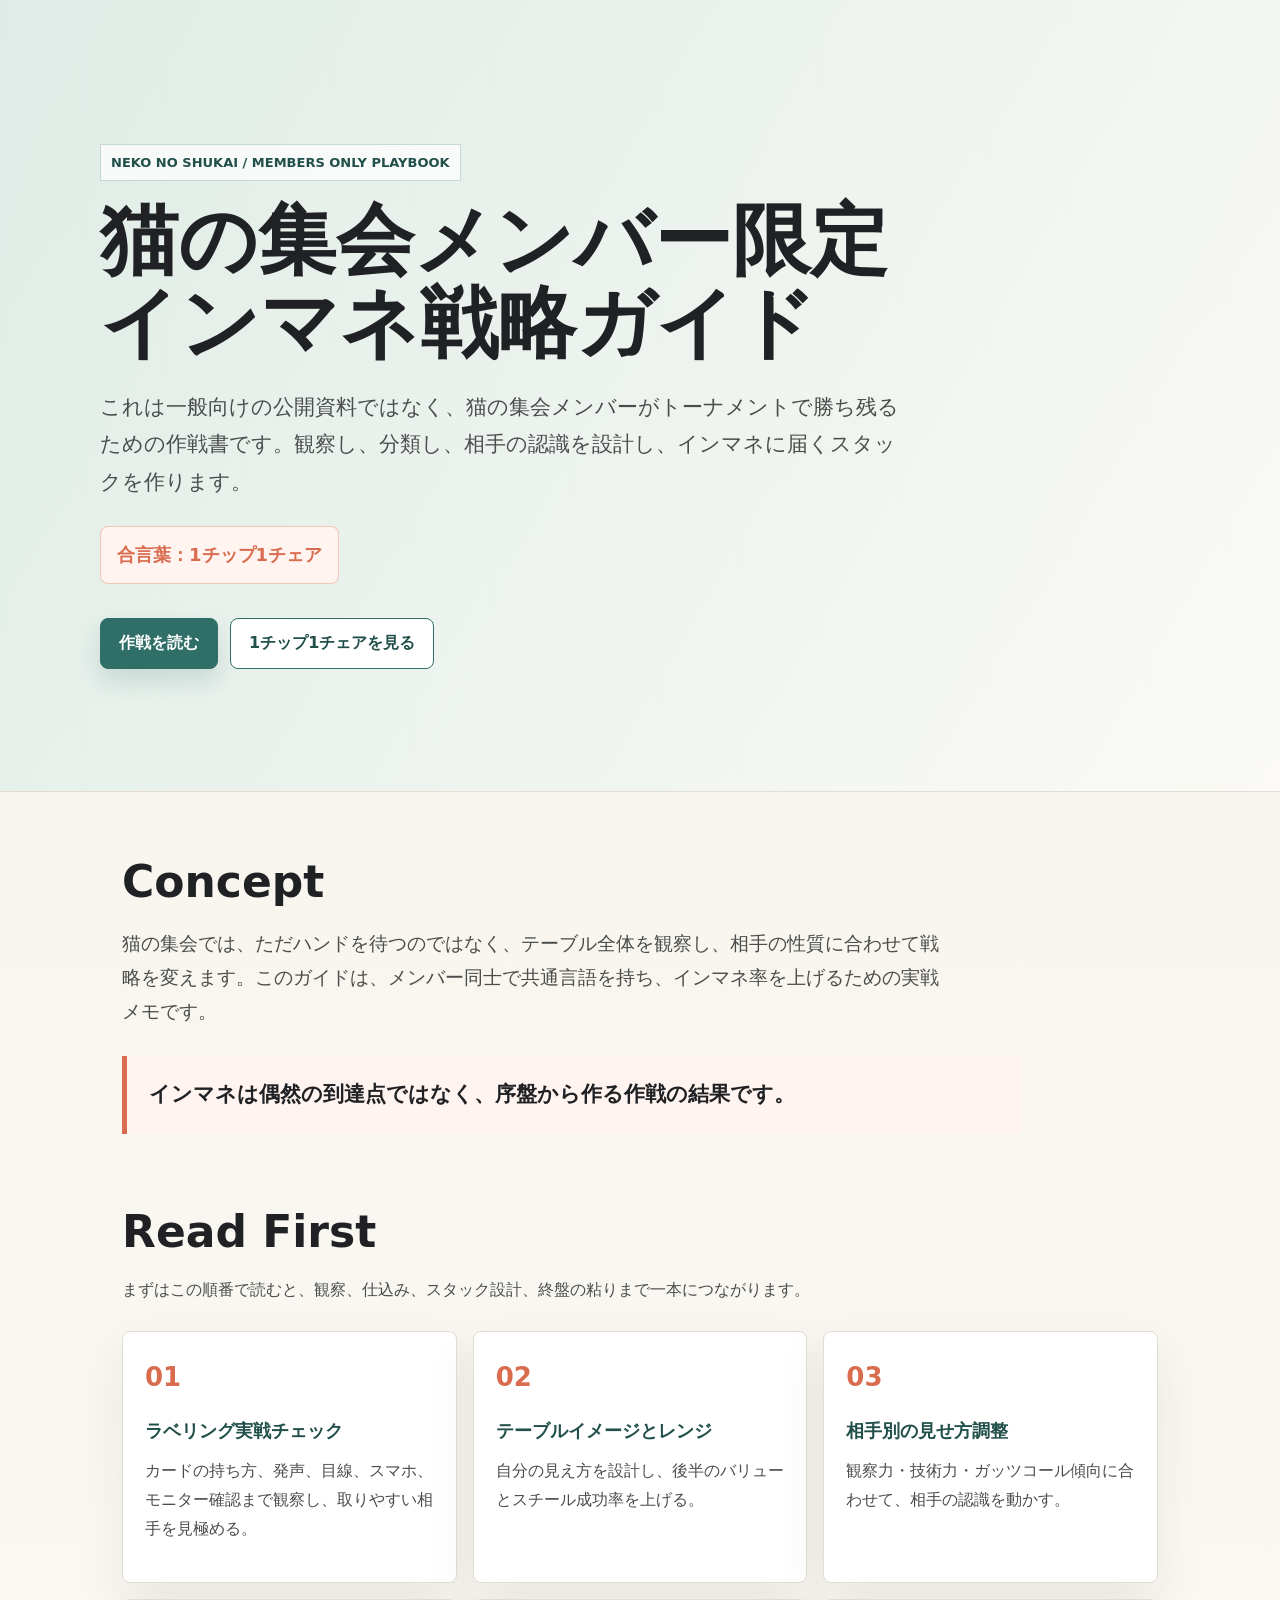
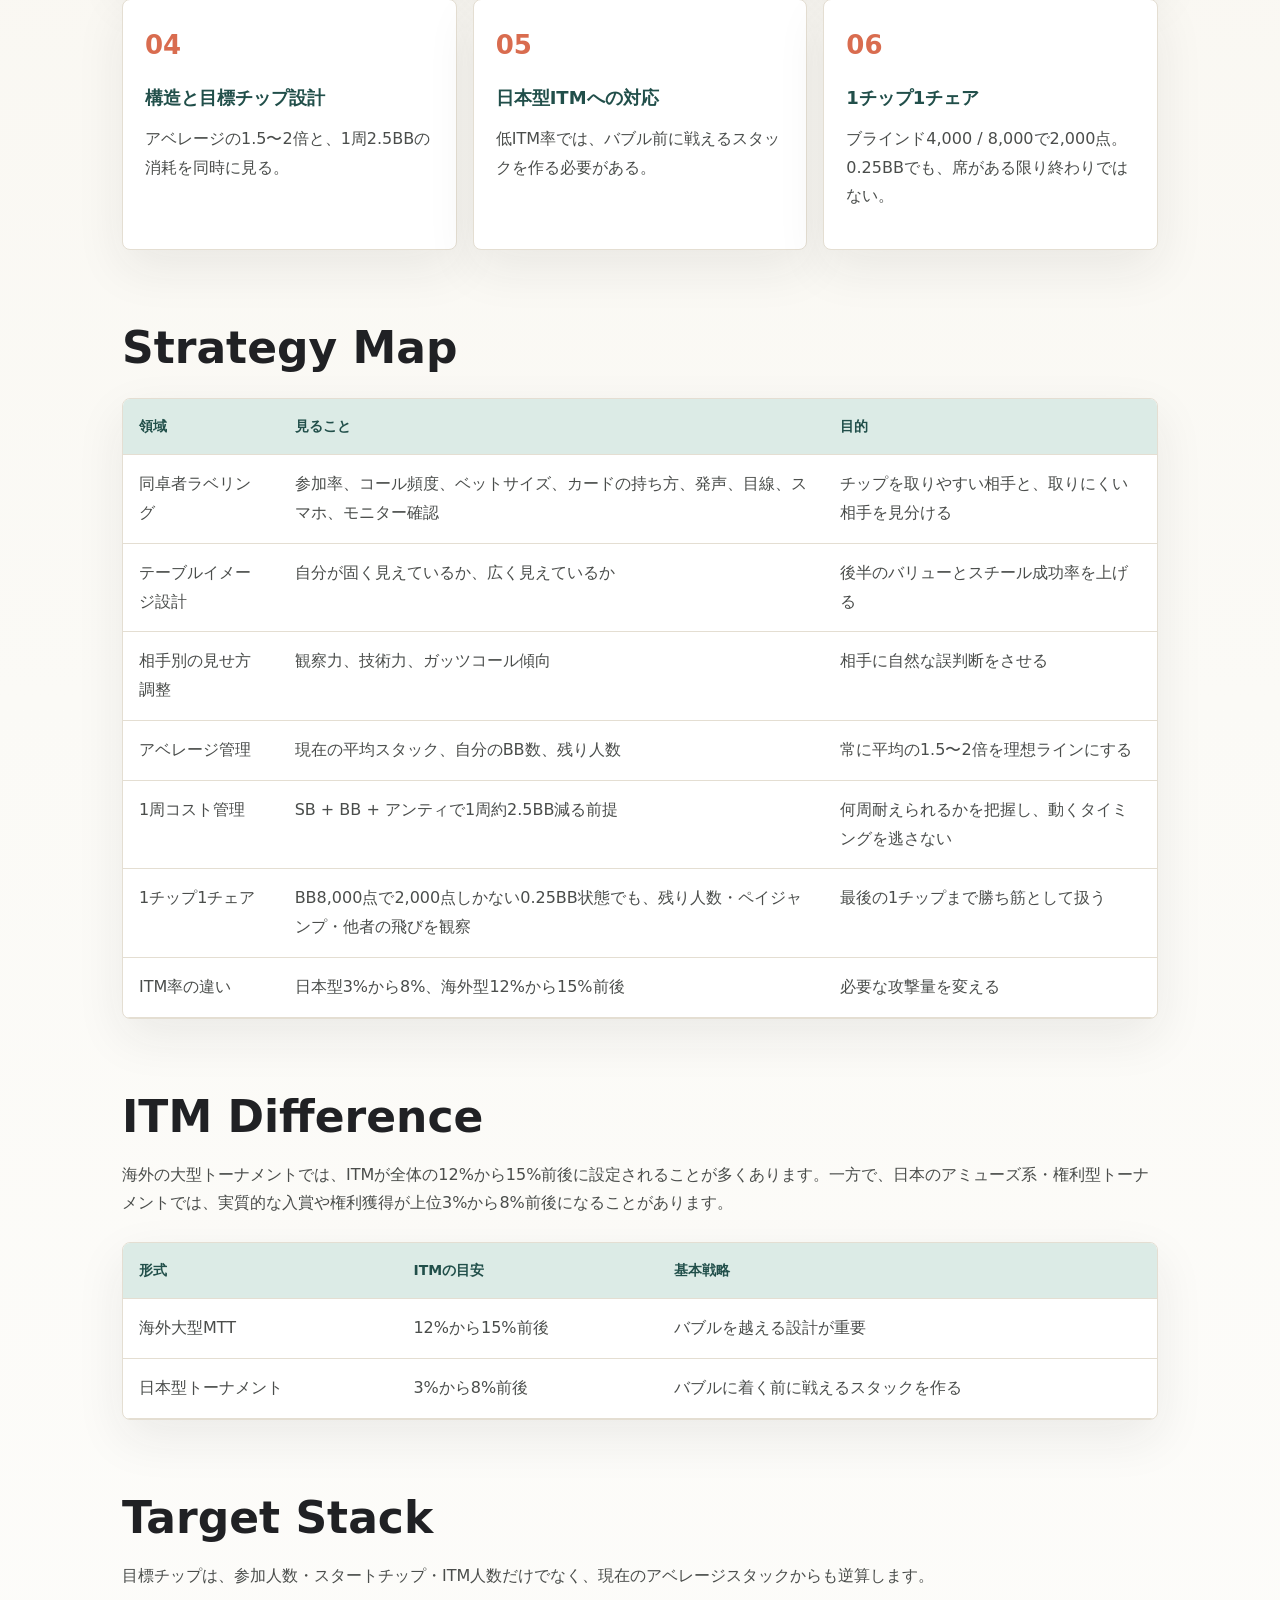
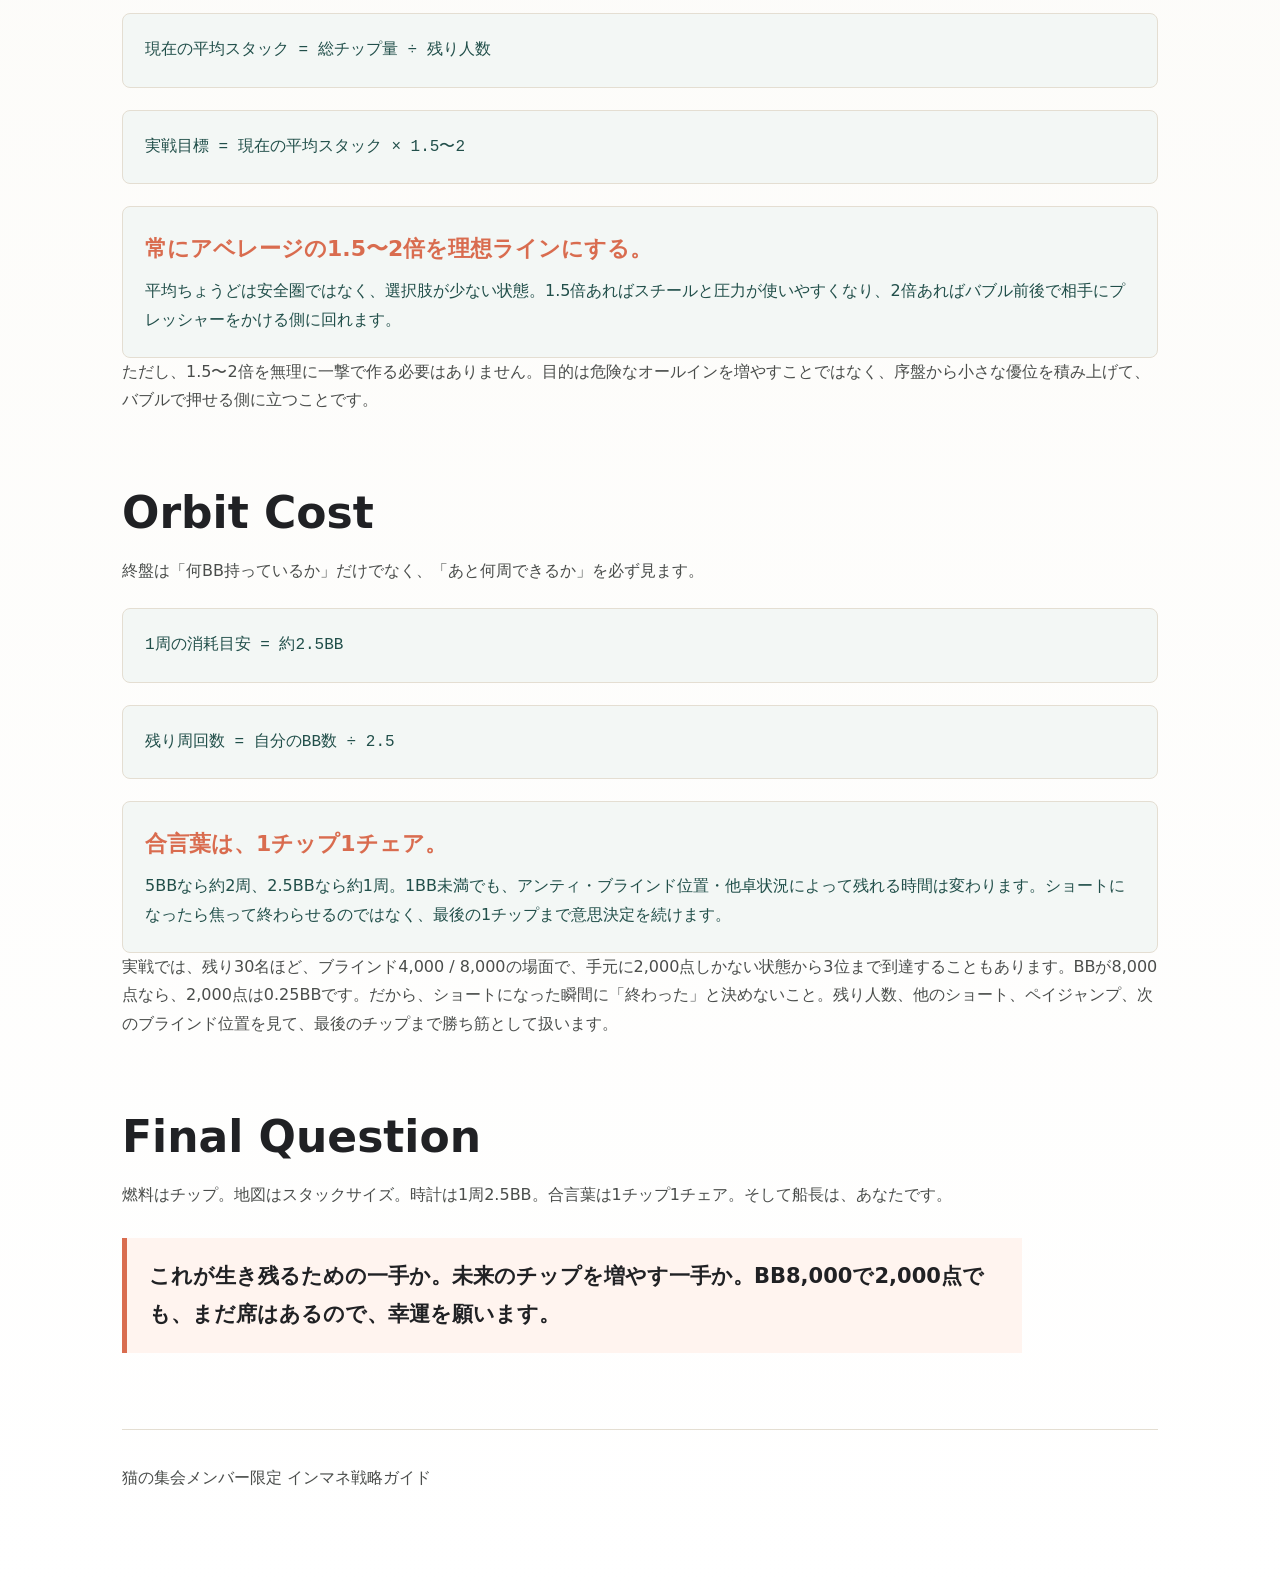
==== index.html @ ecfb1d59 "Mention tell observation in guide overview" ====
<!doctype html>
<html lang="ja">
<head>
  <meta charset="utf-8">
  <meta name="viewport" content="width=device-width, initial-scale=1">
  <title>猫の集会メンバー限定 インマネ戦略ガイド</title>
  <meta name="description" content="猫の集会メンバー限定のポーカートーナメント実戦ガイド。観察、ラベリング、テル、平均スタック、1周2.5BB、1チップ1チェアをまとめた作戦書です。">
  <style>
    :root { --paper:#fbfaf6; --surface:#fff; --ink:#202124; --text:#4a4d4b; --muted:#747a77; --teal:#2f6f68; --teal-dark:#214f4a; --mint:#dcebe6; --coral:#d96c4f; --line:#e4ded2; --shadow:rgba(32,33,36,.08); }
    * { box-sizing:border-box; }
    html { scroll-behavior:smooth; }
    body { margin:0; font-family:"Hiragino Sans","Yu Gothic","Meiryo",system-ui,sans-serif; color:var(--ink); background:linear-gradient(180deg,#f7f3eb 0%,var(--paper) 48%,#fff 100%); line-height:1.8; -webkit-text-size-adjust:100%; overflow-x:hidden; }
    a { color:var(--teal-dark); text-decoration:none; }
    a:hover { text-decoration:underline; }
    .hero { min-height:88svh; display:grid; align-items:center; padding:64px 22px 42px; background:linear-gradient(120deg,rgba(220,235,230,.86),rgba(251,250,246,.94)),repeating-linear-gradient(90deg,rgba(47,111,104,.08) 0,rgba(47,111,104,.08) 1px,transparent 1px,transparent 82px); border-bottom:1px solid var(--line); }
    .hero-inner, main { width:min(1080px,100%); margin:0 auto; }
    .eyebrow { display:inline-block; margin-bottom:18px; padding:6px 10px; border:1px solid rgba(47,111,104,.25); background:rgba(255,255,255,.72); color:var(--teal-dark); font-size:13px; font-weight:800; text-transform:uppercase; }
    h1 { margin:0; max-width:920px; font-size:clamp(38px,7vw,78px); line-height:1.06; letter-spacing:0; }
    h1 span { display:block; }
    .subtitle { max-width:800px; margin:24px 0 0; color:var(--text); font-size:clamp(16px,2.2vw,21px); }
    .motto { display:inline-block; margin-top:24px; padding:12px 16px; border-radius:8px; background:#fff4ef; border:1px solid rgba(217,108,79,.34); color:var(--coral); font-weight:800; font-size:18px; }
    .hero-actions { display:flex; flex-wrap:wrap; gap:12px; margin-top:34px; }
    .button { display:inline-flex; align-items:center; justify-content:center; min-height:46px; padding:10px 18px; border:1px solid var(--teal); border-radius:8px; background:var(--teal); color:#fff; font-weight:700; box-shadow:0 12px 24px rgba(47,111,104,.18); }
    .button.secondary { background:#fff; color:var(--teal-dark); box-shadow:none; }
    main { padding:64px 22px 84px; }
    section { margin-top:72px; }
    section:first-child { margin-top:0; }
    h2 { margin:0 0 18px; font-size:clamp(28px,4vw,44px); line-height:1.18; letter-spacing:0; }
    h3 { margin:0 0 10px; color:var(--teal-dark); font-size:18px; }
    p { margin:0 0 16px; color:var(--text); }
    .lead { max-width:820px; font-size:19px; }
    .quote { max-width:900px; margin:28px 0; padding:20px 22px; border-left:5px solid var(--coral); background:#fff4ef; color:var(--ink); font-size:21px; font-weight:700; }
    .grid { display:grid; grid-template-columns:repeat(3,minmax(0,1fr)); gap:16px; margin-top:26px; }
    .card { display:block; min-height:178px; padding:22px; border:1px solid var(--line); border-radius:8px; background:var(--surface); box-shadow:0 18px 50px var(--shadow); }
    .card:hover { text-decoration:none; transform:translateY(-2px); transition:transform 160ms ease; }
    .number { display:inline-block; margin-bottom:14px; color:var(--coral); font-size:26px; font-weight:800; }
    .table-wrap { overflow-x:auto; border:1px solid var(--line); border-radius:8px; background:var(--surface); margin-top:24px; box-shadow:0 18px 50px var(--shadow); }
    table { width:100%; border-collapse:collapse; min-width:720px; }
    th, td { padding:15px 16px; border-bottom:1px solid var(--line); text-align:left; vertical-align:top; }
    th { color:var(--teal-dark); background:var(--mint); font-size:14px; }
    td { color:var(--text); }
    .formula,.target-note { border:1px solid var(--line); border-radius:8px; background:#f3f7f5; padding:22px; margin-top:22px; color:var(--teal-dark); }
    .formula { font-family:Consolas,"Courier New",monospace; overflow-x:auto; }
    .target-note strong { display:block; margin-bottom:8px; color:var(--coral); font-size:22px; }
    .footer { margin-top:76px; padding-top:34px; border-top:1px solid var(--line); color:var(--muted); }
    @media (max-width:760px) {
      .hero { min-height:auto; padding:46px 18px 34px; background:linear-gradient(140deg,rgba(220,235,230,.92),rgba(251,250,246,.96)); }
      .eyebrow { width:100%; margin-bottom:18px; padding:8px 10px; font-size:11px; line-height:1.55; text-align:left; }
      h1 { font-size:clamp(34px,10.5vw,44px); line-height:1.1; }
      .subtitle { margin-top:20px; font-size:16px; line-height:1.9; }
      .motto { width:100%; margin-top:20px; font-size:16px; text-align:center; }
      .hero-actions { margin-top:28px; }
      .button { width:100%; min-height:50px; }
      main { padding:44px 18px 68px; }
      section { margin-top:54px; }
      h2 { font-size:30px; }
      h3 { font-size:17px; }
      p,td { font-size:15px; }
      .lead { font-size:16px; }
      .quote { margin:22px 0; padding:16px 18px; font-size:17px; line-height:1.75; }
      .grid { grid-template-columns:1fr; gap:12px; }
      .card { min-height:auto; padding:18px; box-shadow:0 12px 30px var(--shadow); }
      .number { margin-bottom:8px; font-size:22px; }
      .table-wrap { overflow-x:visible; border:0; background:transparent; box-shadow:none; }
      table { min-width:0; border-collapse:separate; border-spacing:0 12px; }
      thead { display:none; }
      tbody,tr,td { display:block; width:100%; }
      tr { border:1px solid var(--line); border-radius:8px; background:var(--surface); box-shadow:0 12px 30px var(--shadow); overflow:hidden; }
      td { display:grid; grid-template-columns:minmax(92px,32%) 1fr; gap:12px; padding:13px 14px; border-bottom:1px solid var(--line); }
      td:last-child { border-bottom:0; }
      td::before { content:attr(data-label); color:var(--teal-dark); font-weight:700; }
      .formula,.target-note { padding:16px; font-size:14px; line-height:1.7; white-space:normal; }
      .target-note strong { font-size:18px; }
    }
  </style>
</head>
<body>
  <header class="hero"><div class="hero-inner"><div class="eyebrow">Neko no Shukai / Members Only Playbook</div><h1><span>猫の集会メンバー限定</span><span>インマネ戦略ガイド</span></h1><p class="subtitle">これは一般向けの公開資料ではなく、猫の集会メンバーがトーナメントで勝ち残るための作戦書です。観察し、分類し、相手の認識を設計し、インマネに届くスタックを作ります。</p><div class="motto">合言葉：1チップ1チェア</div><div class="hero-actions"><a class="button" href="#read">作戦を読む</a><a class="button secondary" href="#orbit">1チップ1チェアを見る</a></div></div></header>
  <main>
    <section id="concept"><h2>Concept</h2><p class="lead">猫の集会では、ただハンドを待つのではなく、テーブル全体を観察し、相手の性質に合わせて戦略を変えます。このガイドは、メンバー同士で共通言語を持ち、インマネ率を上げるための実戦メモです。</p><div class="quote">インマネは偶然の到達点ではなく、序盤から作る作戦の結果です。</div></section>
    <section id="read"><h2>Read First</h2><p>まずはこの順番で読むと、観察、仕込み、スタック設計、終盤の粘りまで一本につながります。</p><div class="grid">
      <a class="card" href="labeling-checkpoints.md"><span class="number">01</span><h3>ラベリング実戦チェック</h3><p>カードの持ち方、発声、目線、スマホ、モニター確認まで観察し、取りやすい相手を見極める。</p></a>
      <a class="card" href="early-image-range-strategy.md"><span class="number">02</span><h3>テーブルイメージとレンジ</h3><p>自分の見え方を設計し、後半のバリューとスチール成功率を上げる。</p></a>
      <a class="card" href="opponent-awareness-image-adjustment.md"><span class="number">03</span><h3>相手別の見せ方調整</h3><p>観察力・技術力・ガッツコール傾向に合わせて、相手の認識を動かす。</p></a>
      <a class="card" href="structure-target-stack.md"><span class="number">04</span><h3>構造と目標チップ設計</h3><p>アベレージの1.5〜2倍と、1周2.5BBの消耗を同時に見る。</p></a>
      <div class="card"><span class="number">05</span><h3>日本型ITMへの対応</h3><p>低ITM率では、バブル前に戦えるスタックを作る必要がある。</p></div>
      <a class="card" href="orbit-cost-resilience.md"><span class="number">06</span><h3>1チップ1チェア</h3><p>ブラインド4,000 / 8,000で2,000点。0.25BBでも、席がある限り終わりではない。</p></a>
    </div></section>
    <section id="map"><h2>Strategy Map</h2><div class="table-wrap"><table><thead><tr><th>領域</th><th>見ること</th><th>目的</th></tr></thead><tbody>
      <tr><td data-label="領域">同卓者ラベリング</td><td data-label="見ること">参加率、コール頻度、ベットサイズ、カードの持ち方、発声、目線、スマホ、モニター確認</td><td data-label="目的">チップを取りやすい相手と、取りにくい相手を見分ける</td></tr>
      <tr><td data-label="領域">テーブルイメージ設計</td><td data-label="見ること">自分が固く見えているか、広く見えているか</td><td data-label="目的">後半のバリューとスチール成功率を上げる</td></tr>
      <tr><td data-label="領域">相手別の見せ方調整</td><td data-label="見ること">観察力、技術力、ガッツコール傾向</td><td data-label="目的">相手に自然な誤判断をさせる</td></tr>
      <tr><td data-label="領域">アベレージ管理</td><td data-label="見ること">現在の平均スタック、自分のBB数、残り人数</td><td data-label="目的">常に平均の1.5〜2倍を理想ラインにする</td></tr>
      <tr><td data-label="領域">1周コスト管理</td><td data-label="見ること">SB + BB + アンティで1周約2.5BB減る前提</td><td data-label="目的">何周耐えられるかを把握し、動くタイミングを逃さない</td></tr>
      <tr><td data-label="領域">1チップ1チェア</td><td data-label="見ること">BB8,000点で2,000点しかない0.25BB状態でも、残り人数・ペイジャンプ・他者の飛びを観察</td><td data-label="目的">最後の1チップまで勝ち筋として扱う</td></tr>
      <tr><td data-label="領域">ITM率の違い</td><td data-label="見ること">日本型3%から8%、海外型12%から15%前後</td><td data-label="目的">必要な攻撃量を変える</td></tr>
    </tbody></table></div></section>
    <section id="itm"><h2>ITM Difference</h2><p>海外の大型トーナメントでは、ITMが全体の12%から15%前後に設定されることが多くあります。一方で、日本のアミューズ系・権利型トーナメントでは、実質的な入賞や権利獲得が上位3%から8%前後になることがあります。</p><div class="table-wrap"><table><thead><tr><th>形式</th><th>ITMの目安</th><th>基本戦略</th></tr></thead><tbody><tr><td data-label="形式">海外大型MTT</td><td data-label="ITMの目安">12%から15%前後</td><td data-label="基本戦略">バブルを越える設計が重要</td></tr><tr><td data-label="形式">日本型トーナメント</td><td data-label="ITMの目安">3%から8%前後</td><td data-label="基本戦略">バブルに着く前に戦えるスタックを作る</td></tr></tbody></table></div></section>
    <section id="target"><h2>Target Stack</h2><p>目標チップは、参加人数・スタートチップ・ITM人数だけでなく、現在のアベレージスタックからも逆算します。</p><div class="formula">現在の平均スタック = 総チップ量 ÷ 残り人数</div><div class="formula">実戦目標 = 現在の平均スタック × 1.5〜2</div><div class="target-note"><strong>常にアベレージの1.5〜2倍を理想ラインにする。</strong>平均ちょうどは安全圏ではなく、選択肢が少ない状態。1.5倍あればスチールと圧力が使いやすくなり、2倍あればバブル前後で相手にプレッシャーをかける側に回れます。</div><p>ただし、1.5〜2倍を無理に一撃で作る必要はありません。目的は危険なオールインを増やすことではなく、序盤から小さな優位を積み上げて、バブルで押せる側に立つことです。</p></section>
    <section id="orbit"><h2>Orbit Cost</h2><p>終盤は「何BB持っているか」だけでなく、「あと何周できるか」を必ず見ます。</p><div class="formula">1周の消耗目安 = 約2.5BB</div><div class="formula">残り周回数 = 自分のBB数 ÷ 2.5</div><div class="target-note"><strong>合言葉は、1チップ1チェア。</strong>5BBなら約2周、2.5BBなら約1周。1BB未満でも、アンティ・ブラインド位置・他卓状況によって残れる時間は変わります。ショートになったら焦って終わらせるのではなく、最後の1チップまで意思決定を続けます。</div><p>実戦では、残り30名ほど、ブラインド4,000 / 8,000の場面で、手元に2,000点しかない状態から3位まで到達することもあります。BBが8,000点なら、2,000点は0.25BBです。だから、ショートになった瞬間に「終わった」と決めないこと。残り人数、他のショート、ペイジャンプ、次のブラインド位置を見て、最後のチップまで勝ち筋として扱います。</p></section>
    <section id="final"><h2>Final Question</h2><p>燃料はチップ。地図はスタックサイズ。時計は1周2.5BB。合言葉は1チップ1チェア。そして船長は、あなたです。</p><div class="quote">これが生き残るための一手か。未来のチップを増やす一手か。BB8,000で2,000点でも、まだ席はあるので、幸運を願います。</div></section>
    <footer class="footer"><p>猫の集会メンバー限定 インマネ戦略ガイド</p></footer>
  </main>
</body>
</html>
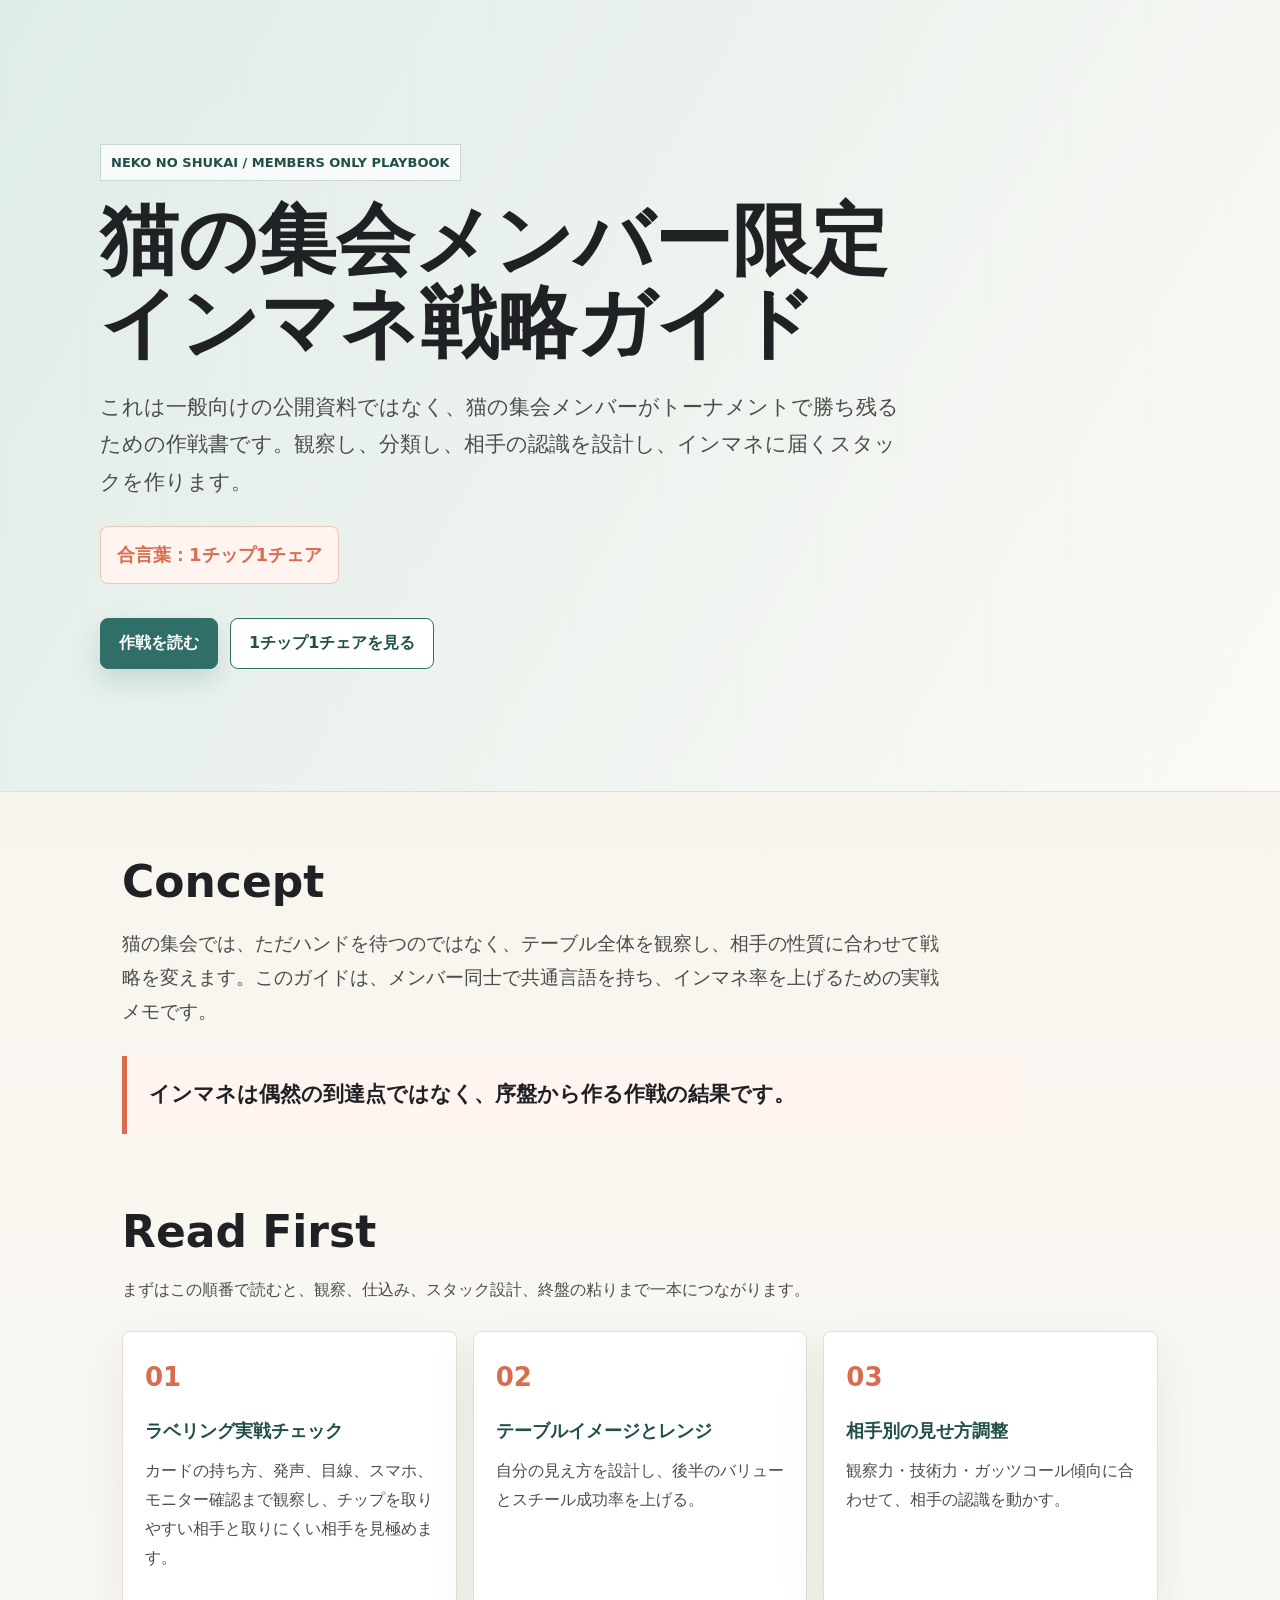
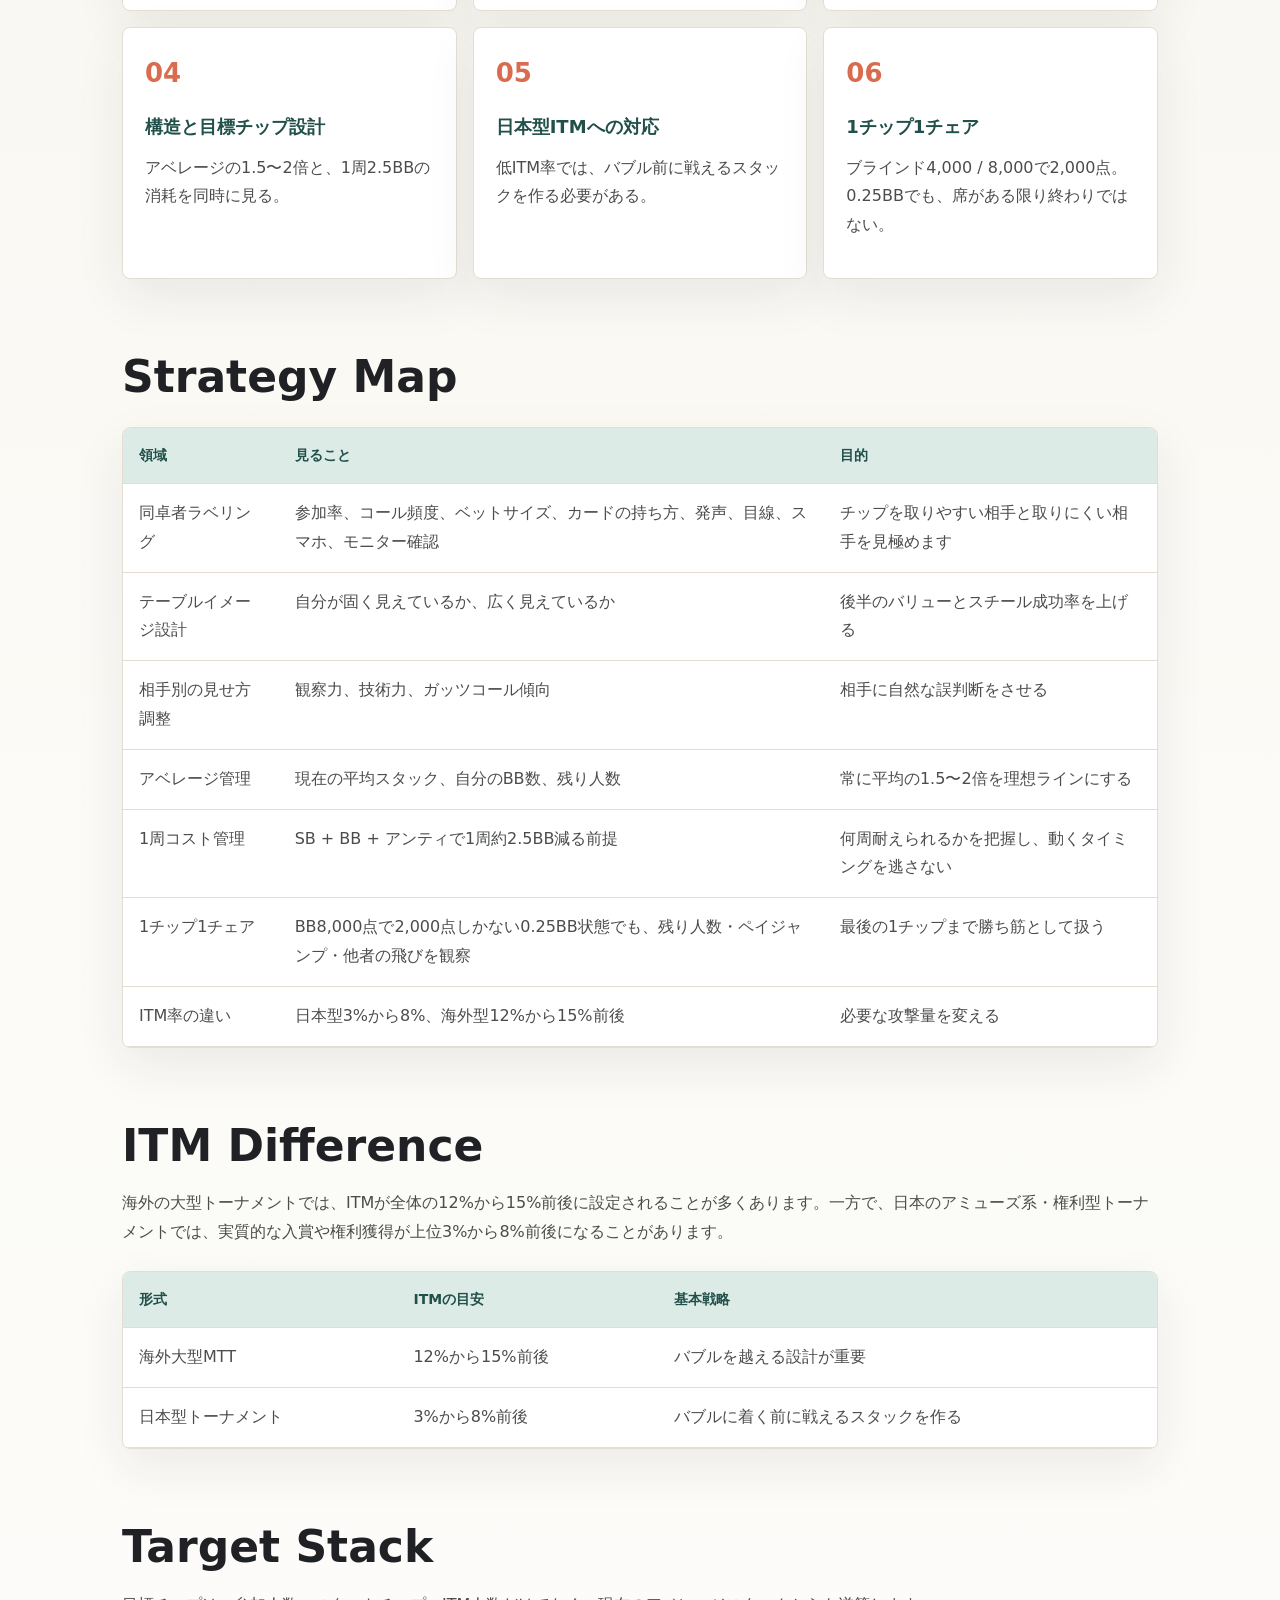
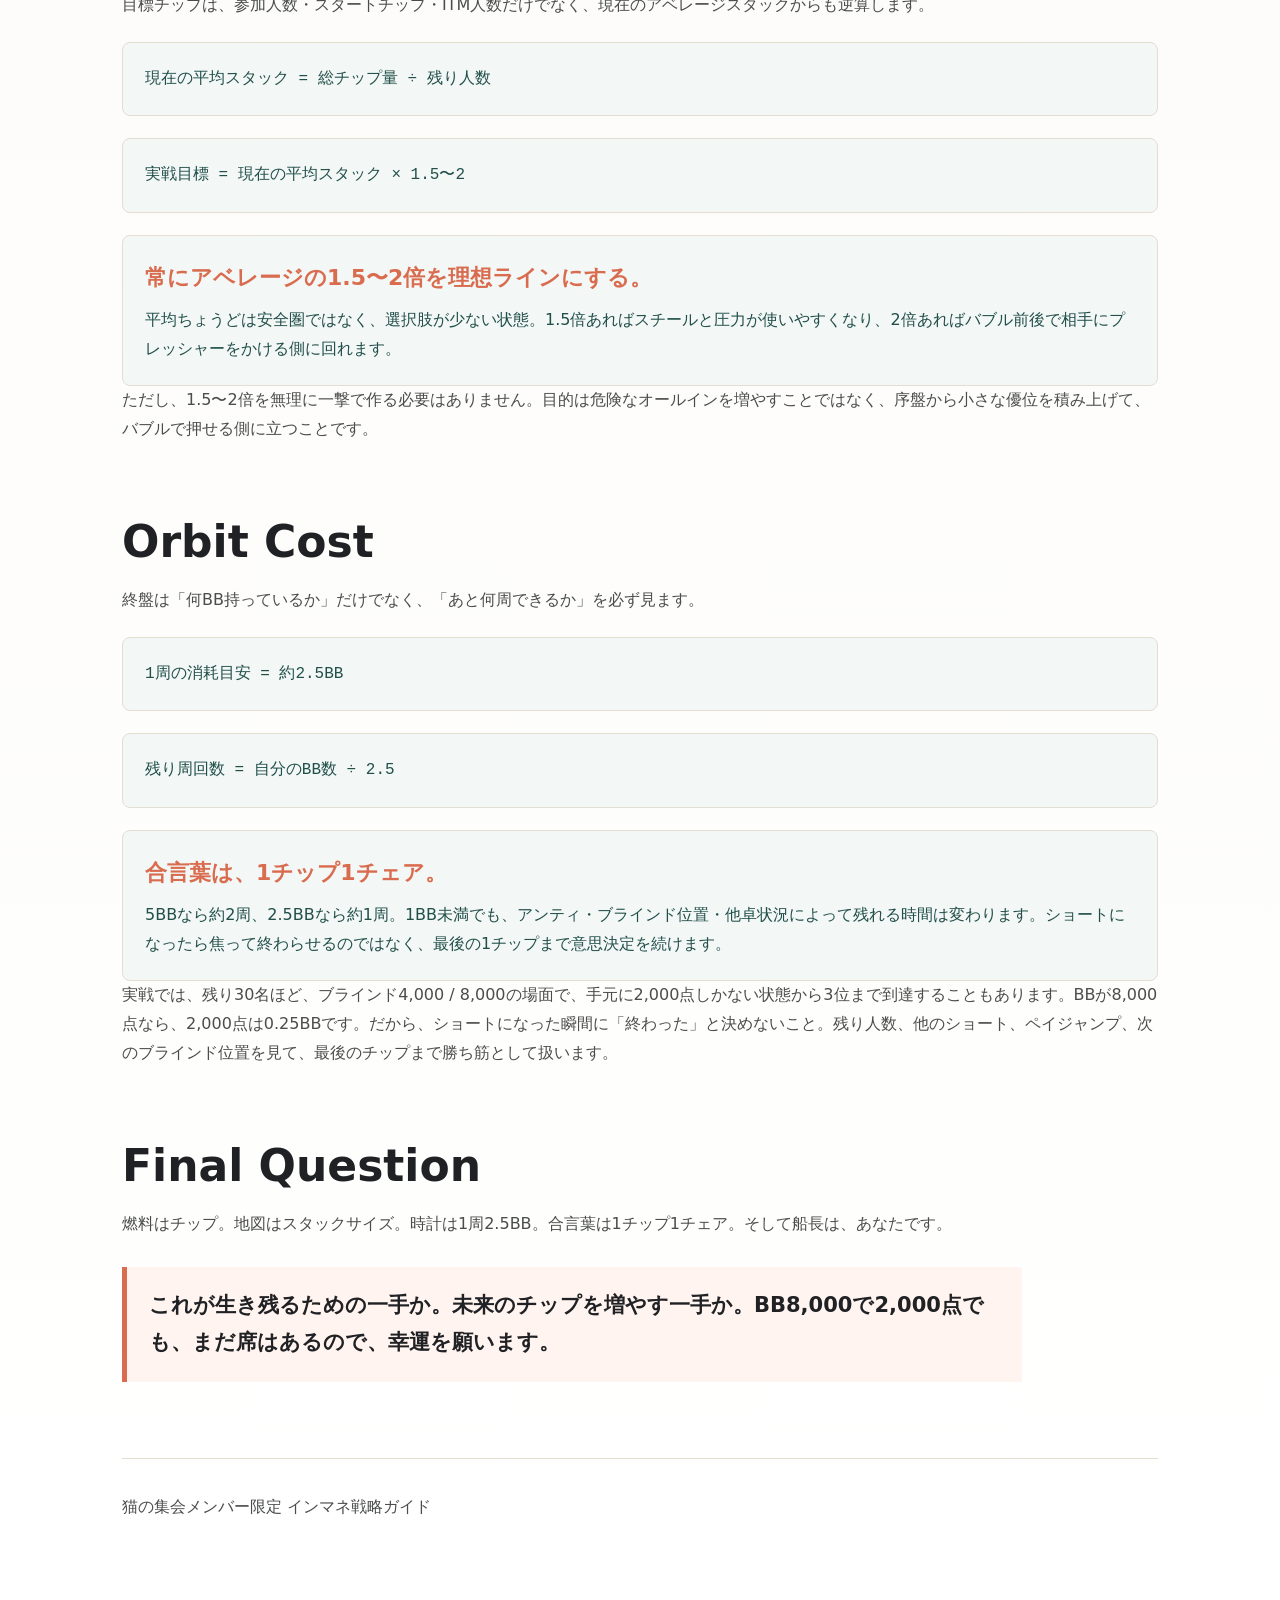
==== commit c9747a44: "Refine labeling wording" ====
--- a/index.html
+++ b/index.html
@@ -79,7 +79,7 @@
   <main>
     <section id="concept"><h2>Concept</h2><p class="lead">猫の集会では、ただハンドを待つのではなく、テーブル全体を観察し、相手の性質に合わせて戦略を変えます。このガイドは、メンバー同士で共通言語を持ち、インマネ率を上げるための実戦メモです。</p><div class="quote">インマネは偶然の到達点ではなく、序盤から作る作戦の結果です。</div></section>
     <section id="read"><h2>Read First</h2><p>まずはこの順番で読むと、観察、仕込み、スタック設計、終盤の粘りまで一本につながります。</p><div class="grid">
-      <a class="card" href="labeling-checkpoints.md"><span class="number">01</span><h3>ラベリング実戦チェック</h3><p>カードの持ち方、発声、目線、スマホ、モニター確認まで観察し、取りやすい相手を見極める。</p></a>
+      <a class="card" href="labeling-checkpoints.md"><span class="number">01</span><h3>ラベリング実戦チェック</h3><p>カードの持ち方、発声、目線、スマホ、モニター確認まで観察し、チップを取りやすい相手と取りにくい相手を見極めます。</p></a>
       <a class="card" href="early-image-range-strategy.md"><span class="number">02</span><h3>テーブルイメージとレンジ</h3><p>自分の見え方を設計し、後半のバリューとスチール成功率を上げる。</p></a>
       <a class="card" href="opponent-awareness-image-adjustment.md"><span class="number">03</span><h3>相手別の見せ方調整</h3><p>観察力・技術力・ガッツコール傾向に合わせて、相手の認識を動かす。</p></a>
       <a class="card" href="structure-target-stack.md"><span class="number">04</span><h3>構造と目標チップ設計</h3><p>アベレージの1.5〜2倍と、1周2.5BBの消耗を同時に見る。</p></a>
@@ -87,7 +87,7 @@
       <a class="card" href="orbit-cost-resilience.md"><span class="number">06</span><h3>1チップ1チェア</h3><p>ブラインド4,000 / 8,000で2,000点。0.25BBでも、席がある限り終わりではない。</p></a>
     </div></section>
     <section id="map"><h2>Strategy Map</h2><div class="table-wrap"><table><thead><tr><th>領域</th><th>見ること</th><th>目的</th></tr></thead><tbody>
-      <tr><td data-label="領域">同卓者ラベリング</td><td data-label="見ること">参加率、コール頻度、ベットサイズ、カードの持ち方、発声、目線、スマホ、モニター確認</td><td data-label="目的">チップを取りやすい相手と、取りにくい相手を見分ける</td></tr>
+      <tr><td data-label="領域">同卓者ラベリング</td><td data-label="見ること">参加率、コール頻度、ベットサイズ、カードの持ち方、発声、目線、スマホ、モニター確認</td><td data-label="目的">チップを取りやすい相手と取りにくい相手を見極めます</td></tr>
       <tr><td data-label="領域">テーブルイメージ設計</td><td data-label="見ること">自分が固く見えているか、広く見えているか</td><td data-label="目的">後半のバリューとスチール成功率を上げる</td></tr>
       <tr><td data-label="領域">相手別の見せ方調整</td><td data-label="見ること">観察力、技術力、ガッツコール傾向</td><td data-label="目的">相手に自然な誤判断をさせる</td></tr>
       <tr><td data-label="領域">アベレージ管理</td><td data-label="見ること">現在の平均スタック、自分のBB数、残り人数</td><td data-label="目的">常に平均の1.5〜2倍を理想ラインにする</td></tr>
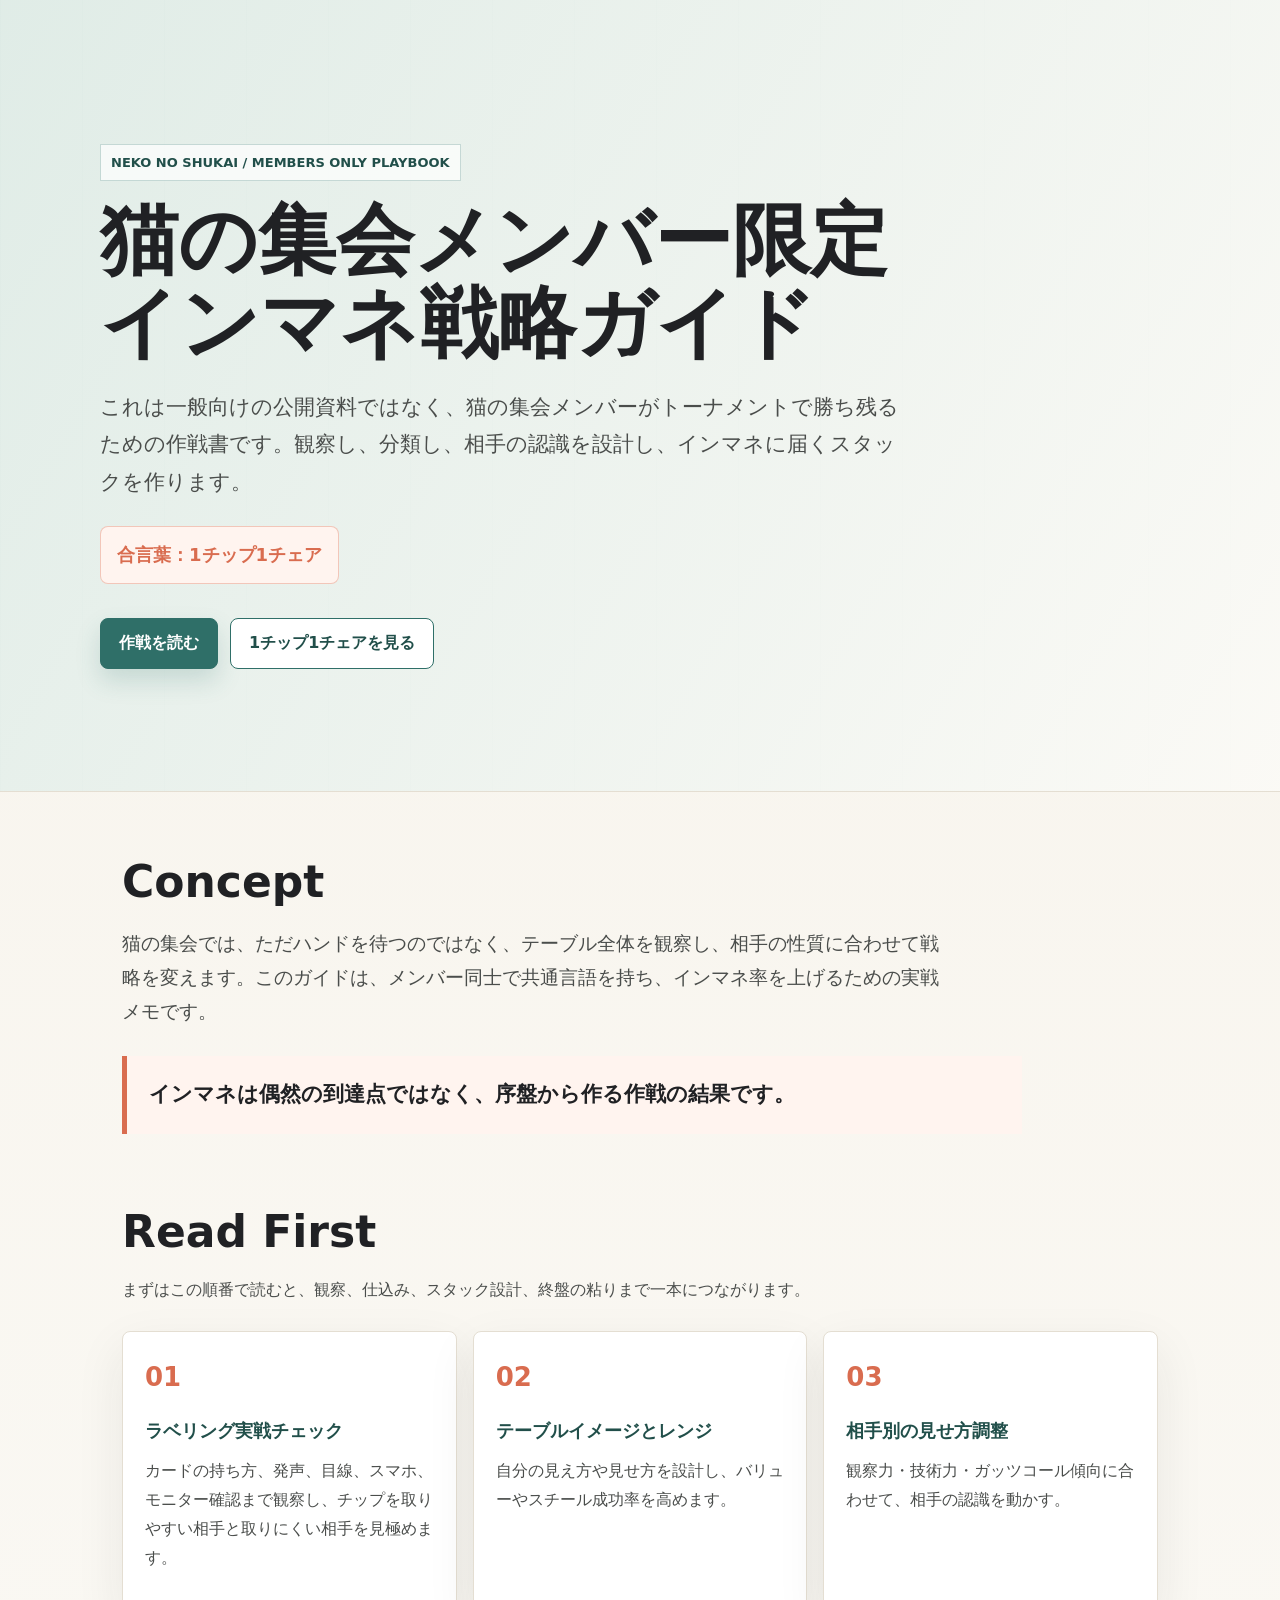
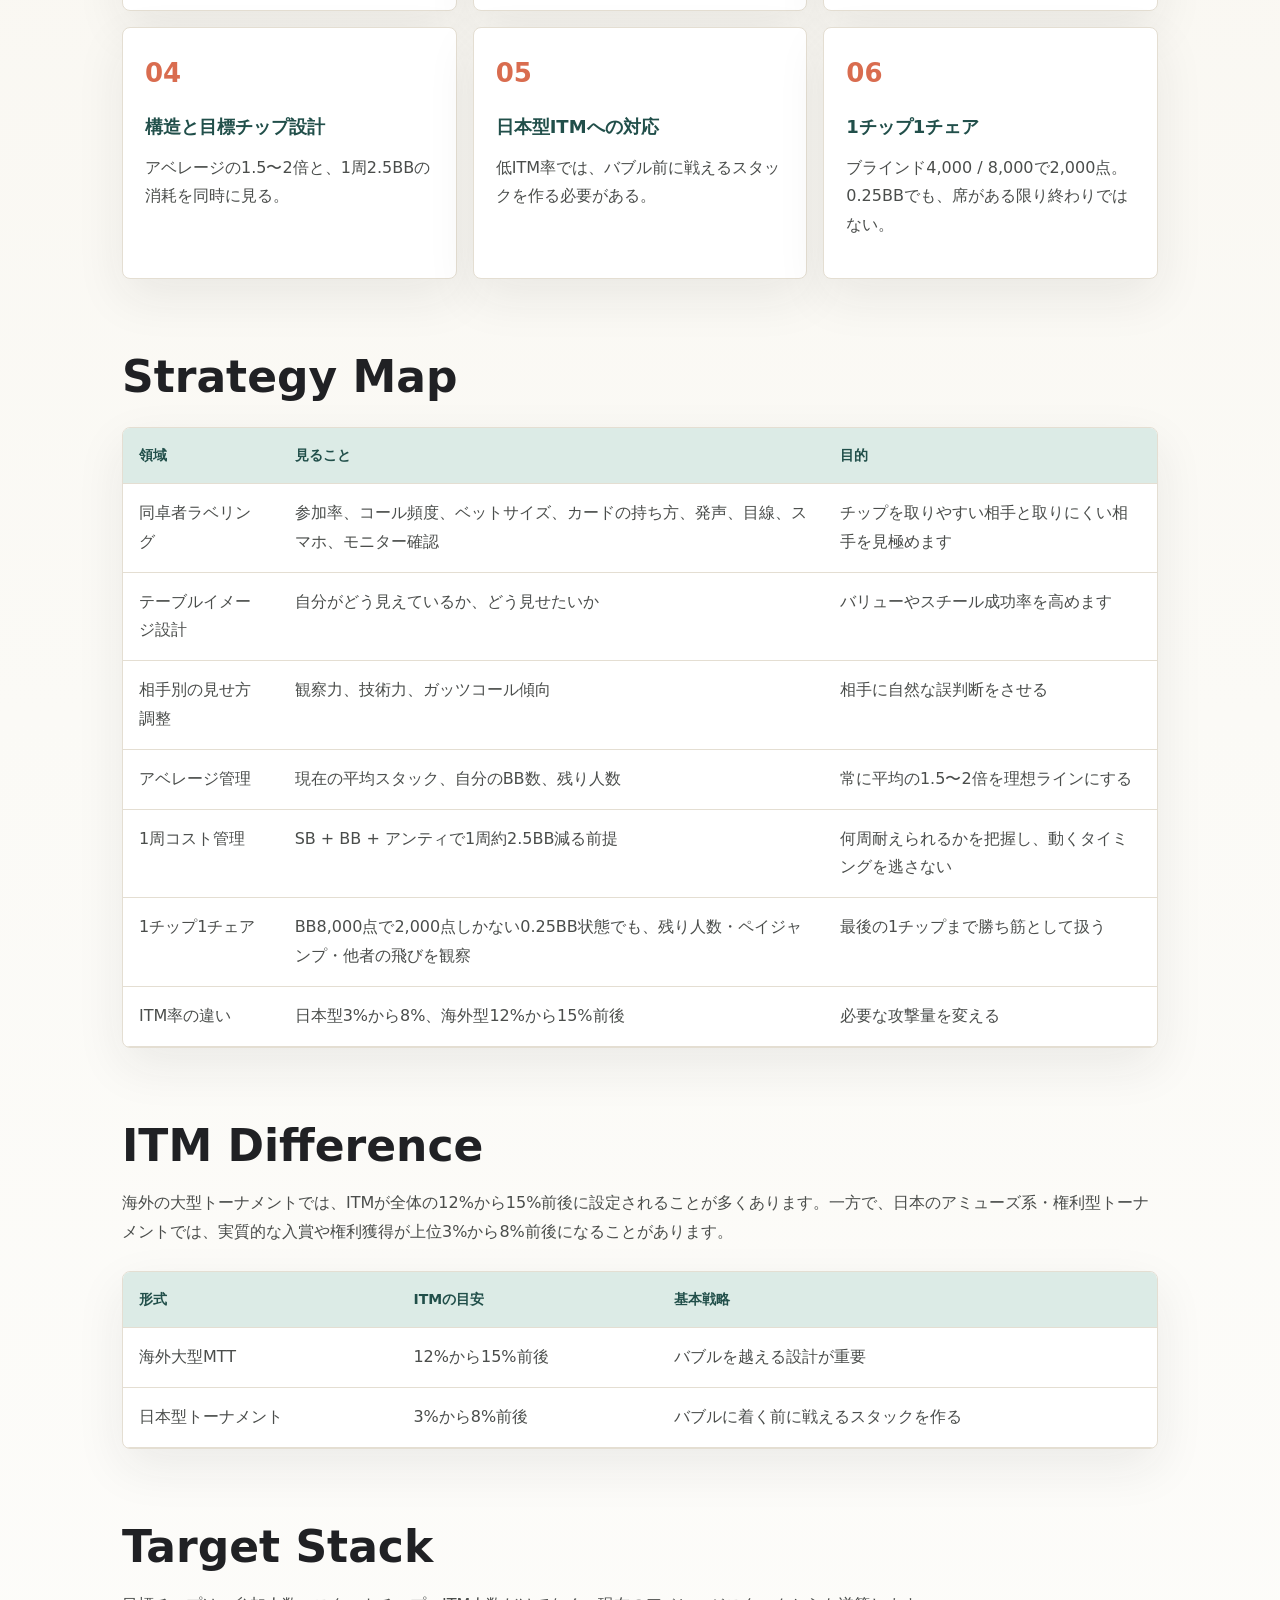
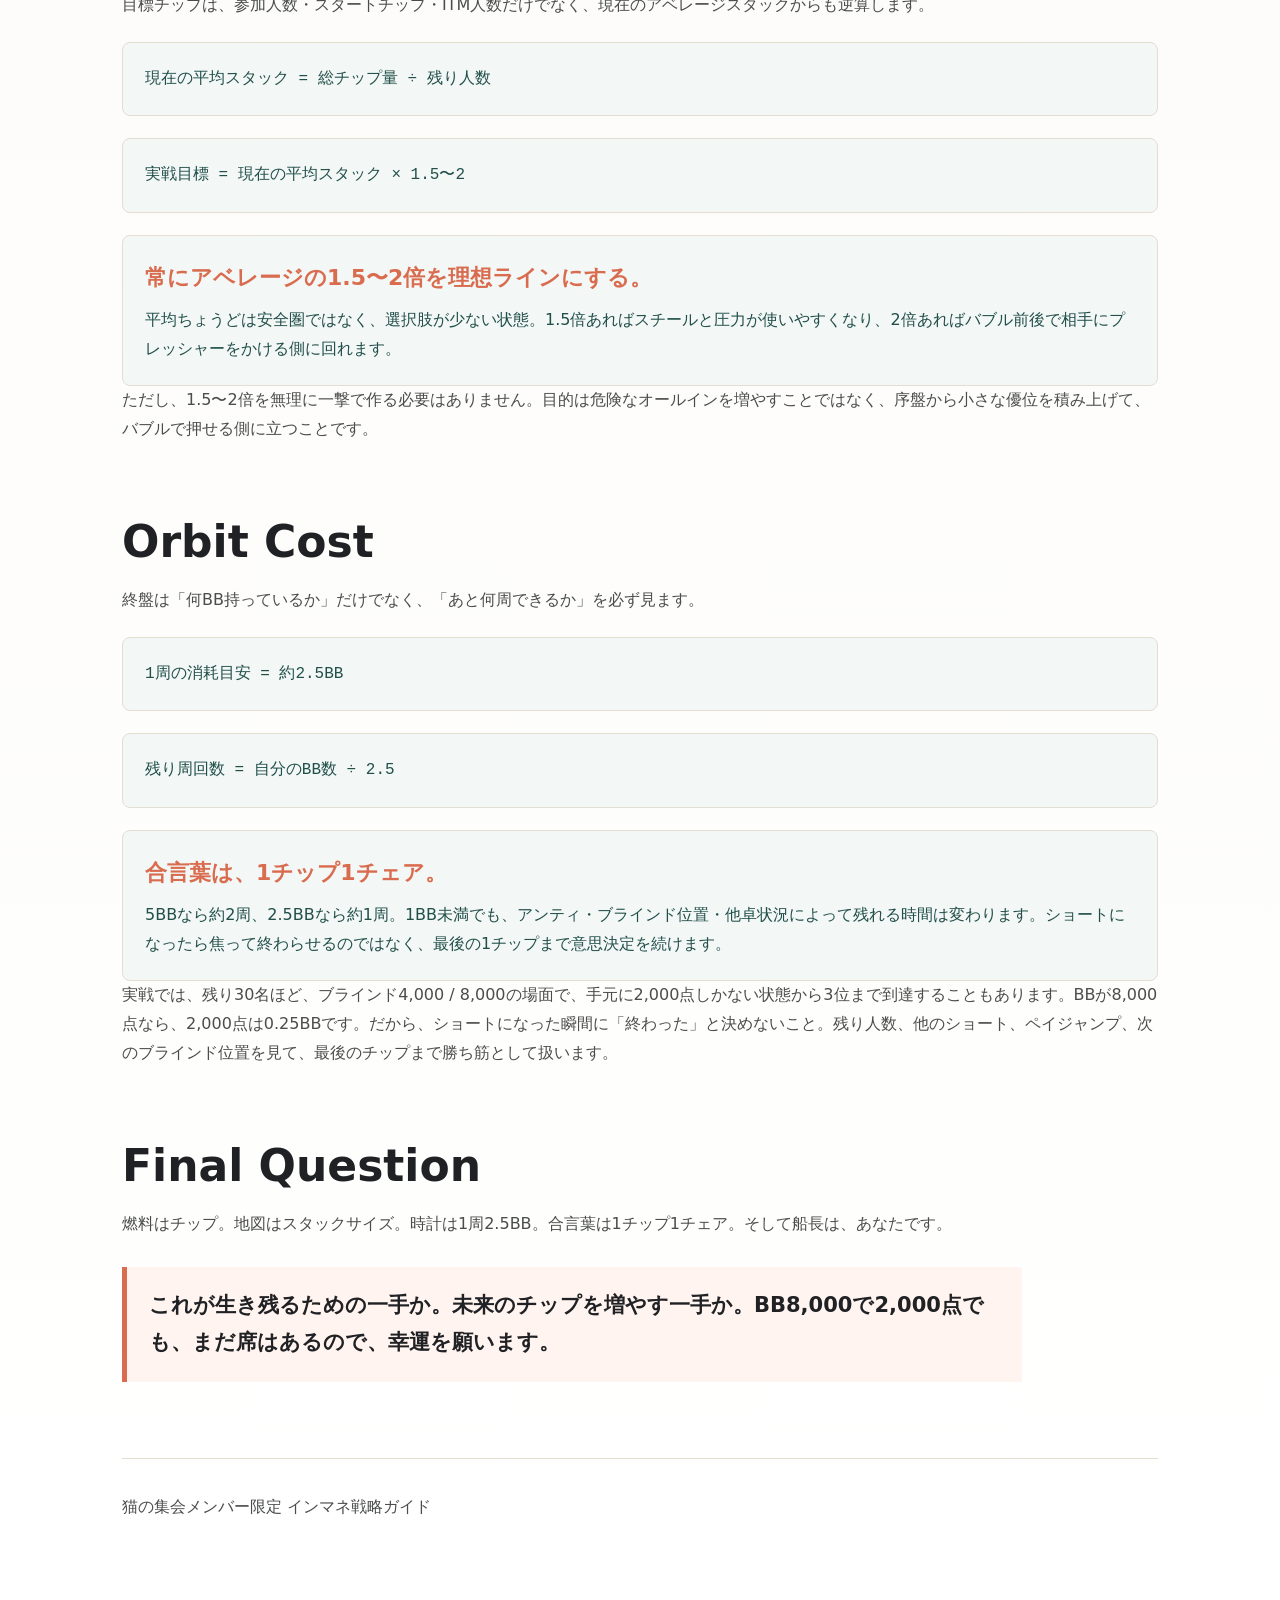
==== commit 12bb5798: "Update table image card wording" ====
--- a/index.html
+++ b/index.html
@@ -80,7 +80,7 @@
     <section id="concept"><h2>Concept</h2><p class="lead">猫の集会では、ただハンドを待つのではなく、テーブル全体を観察し、相手の性質に合わせて戦略を変えます。このガイドは、メンバー同士で共通言語を持ち、インマネ率を上げるための実戦メモです。</p><div class="quote">インマネは偶然の到達点ではなく、序盤から作る作戦の結果です。</div></section>
     <section id="read"><h2>Read First</h2><p>まずはこの順番で読むと、観察、仕込み、スタック設計、終盤の粘りまで一本につながります。</p><div class="grid">
       <a class="card" href="labeling-checkpoints.md"><span class="number">01</span><h3>ラベリング実戦チェック</h3><p>カードの持ち方、発声、目線、スマホ、モニター確認まで観察し、チップを取りやすい相手と取りにくい相手を見極めます。</p></a>
-      <a class="card" href="early-image-range-strategy.md"><span class="number">02</span><h3>テーブルイメージとレンジ</h3><p>自分の見え方を設計し、後半のバリューとスチール成功率を上げる。</p></a>
+      <a class="card" href="early-image-range-strategy.md"><span class="number">02</span><h3>テーブルイメージとレンジ</h3><p>自分の見え方や見せ方を設計し、バリューやスチール成功率を高めます。</p></a>
       <a class="card" href="opponent-awareness-image-adjustment.md"><span class="number">03</span><h3>相手別の見せ方調整</h3><p>観察力・技術力・ガッツコール傾向に合わせて、相手の認識を動かす。</p></a>
       <a class="card" href="structure-target-stack.md"><span class="number">04</span><h3>構造と目標チップ設計</h3><p>アベレージの1.5〜2倍と、1周2.5BBの消耗を同時に見る。</p></a>
       <div class="card"><span class="number">05</span><h3>日本型ITMへの対応</h3><p>低ITM率では、バブル前に戦えるスタックを作る必要がある。</p></div>
@@ -88,7 +88,7 @@
     </div></section>
     <section id="map"><h2>Strategy Map</h2><div class="table-wrap"><table><thead><tr><th>領域</th><th>見ること</th><th>目的</th></tr></thead><tbody>
       <tr><td data-label="領域">同卓者ラベリング</td><td data-label="見ること">参加率、コール頻度、ベットサイズ、カードの持ち方、発声、目線、スマホ、モニター確認</td><td data-label="目的">チップを取りやすい相手と取りにくい相手を見極めます</td></tr>
-      <tr><td data-label="領域">テーブルイメージ設計</td><td data-label="見ること">自分が固く見えているか、広く見えているか</td><td data-label="目的">後半のバリューとスチール成功率を上げる</td></tr>
+      <tr><td data-label="領域">テーブルイメージ設計</td><td data-label="見ること">自分がどう見えているか、どう見せたいか</td><td data-label="目的">バリューやスチール成功率を高めます</td></tr>
       <tr><td data-label="領域">相手別の見せ方調整</td><td data-label="見ること">観察力、技術力、ガッツコール傾向</td><td data-label="目的">相手に自然な誤判断をさせる</td></tr>
       <tr><td data-label="領域">アベレージ管理</td><td data-label="見ること">現在の平均スタック、自分のBB数、残り人数</td><td data-label="目的">常に平均の1.5〜2倍を理想ラインにする</td></tr>
       <tr><td data-label="領域">1周コスト管理</td><td data-label="見ること">SB + BB + アンティで1周約2.5BB減る前提</td><td data-label="目的">何周耐えられるかを把握し、動くタイミングを逃さない</td></tr>
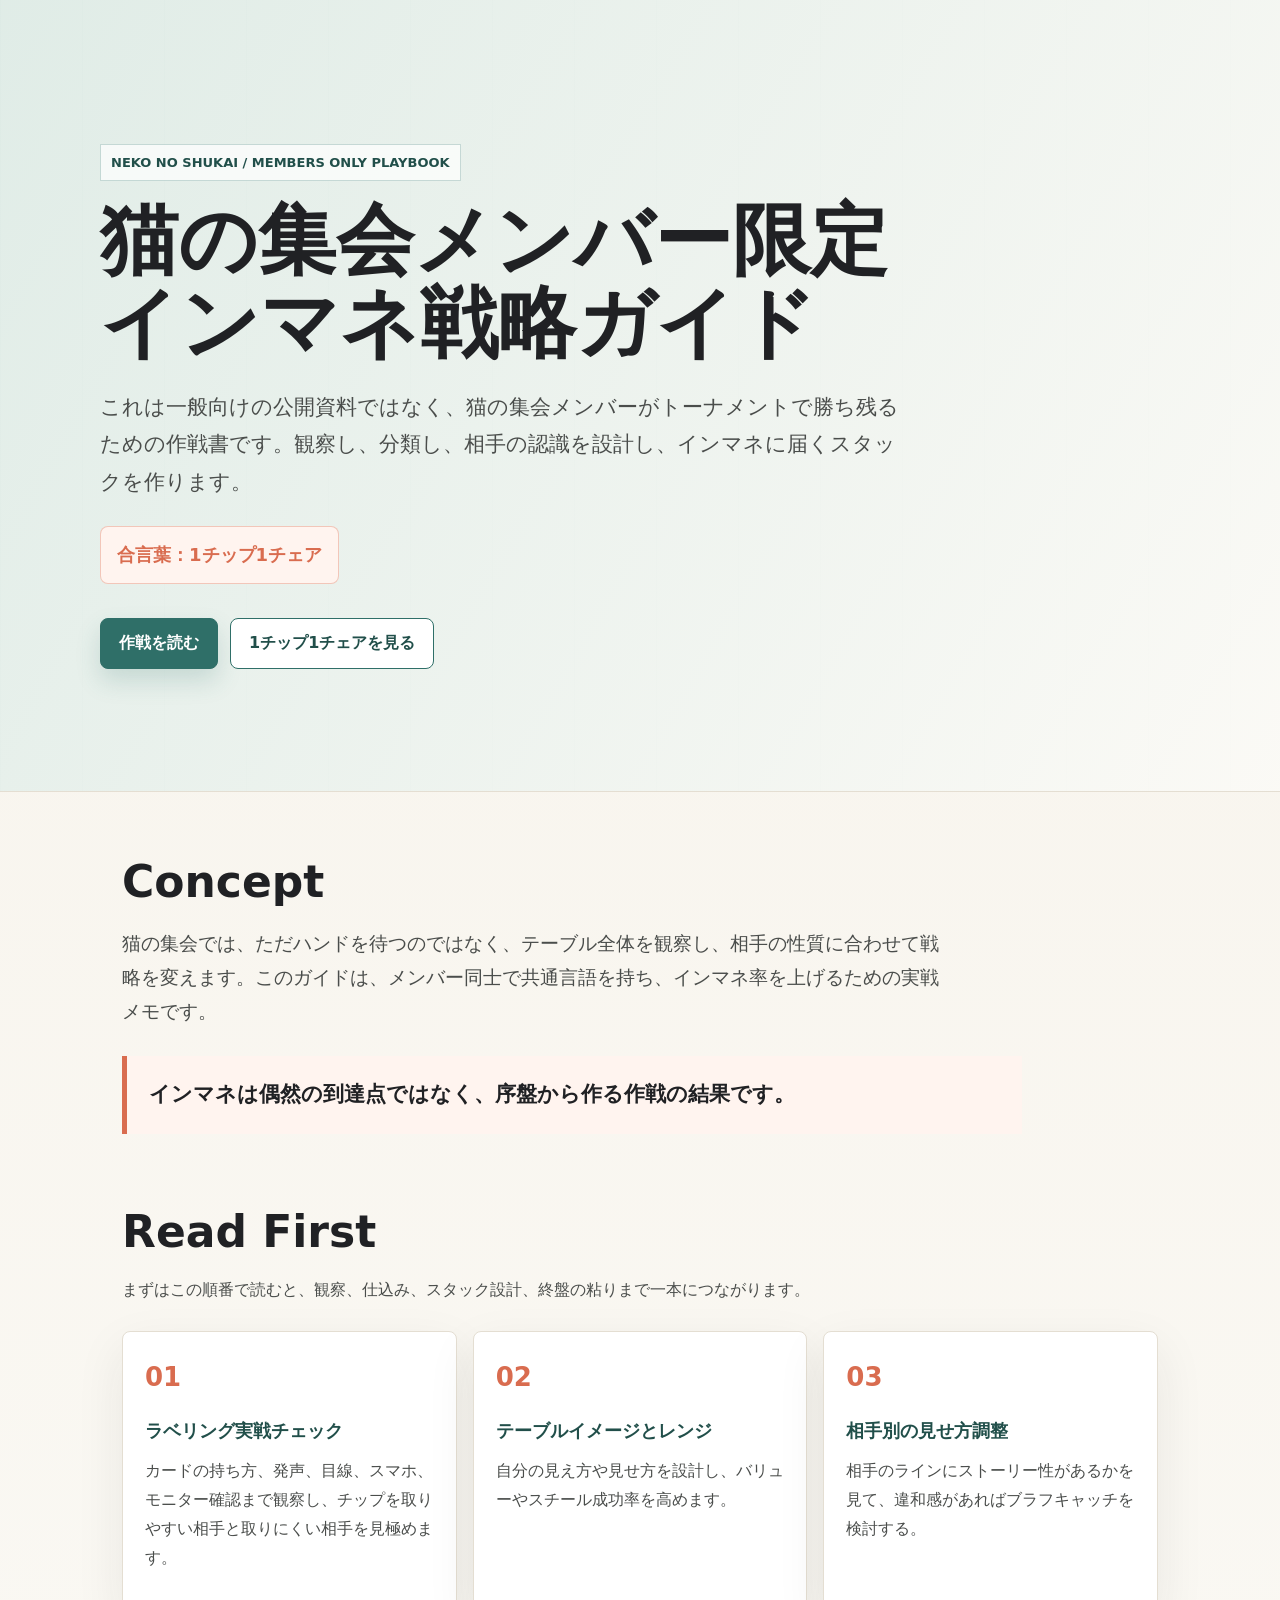
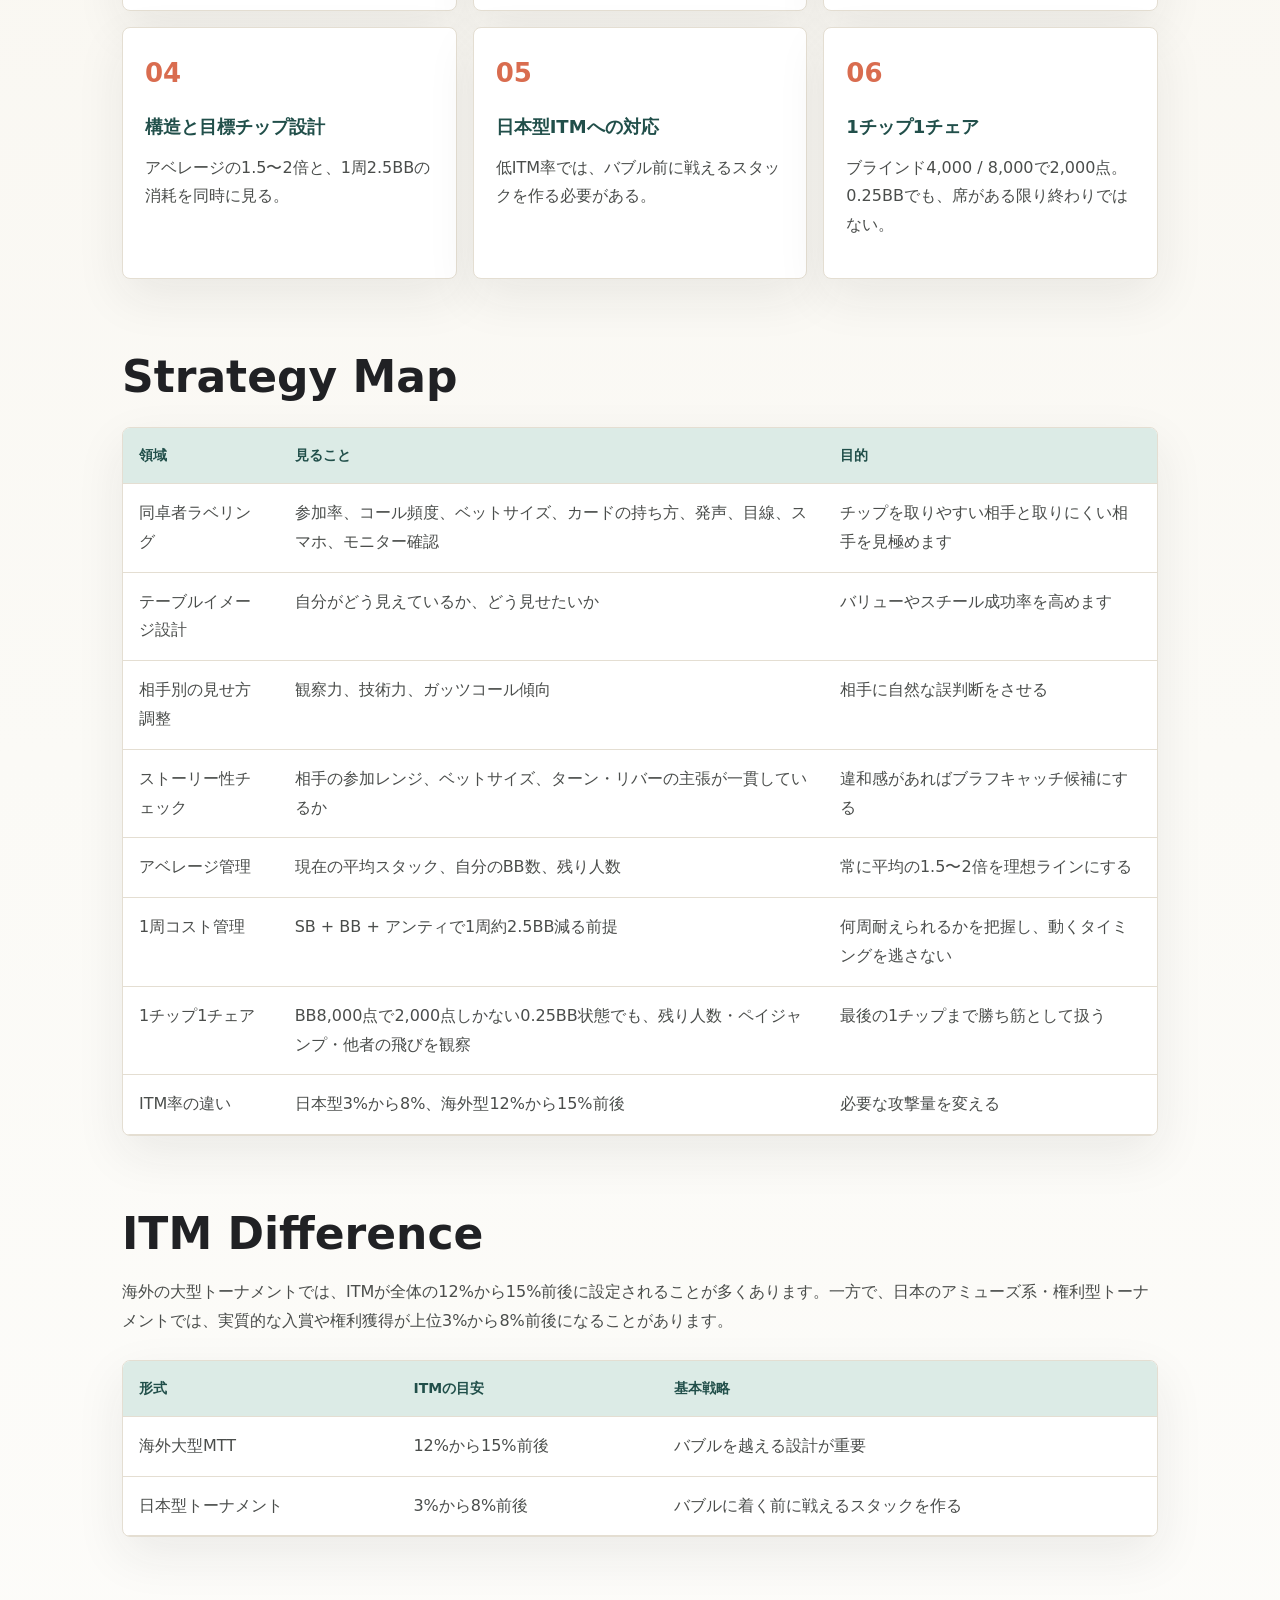
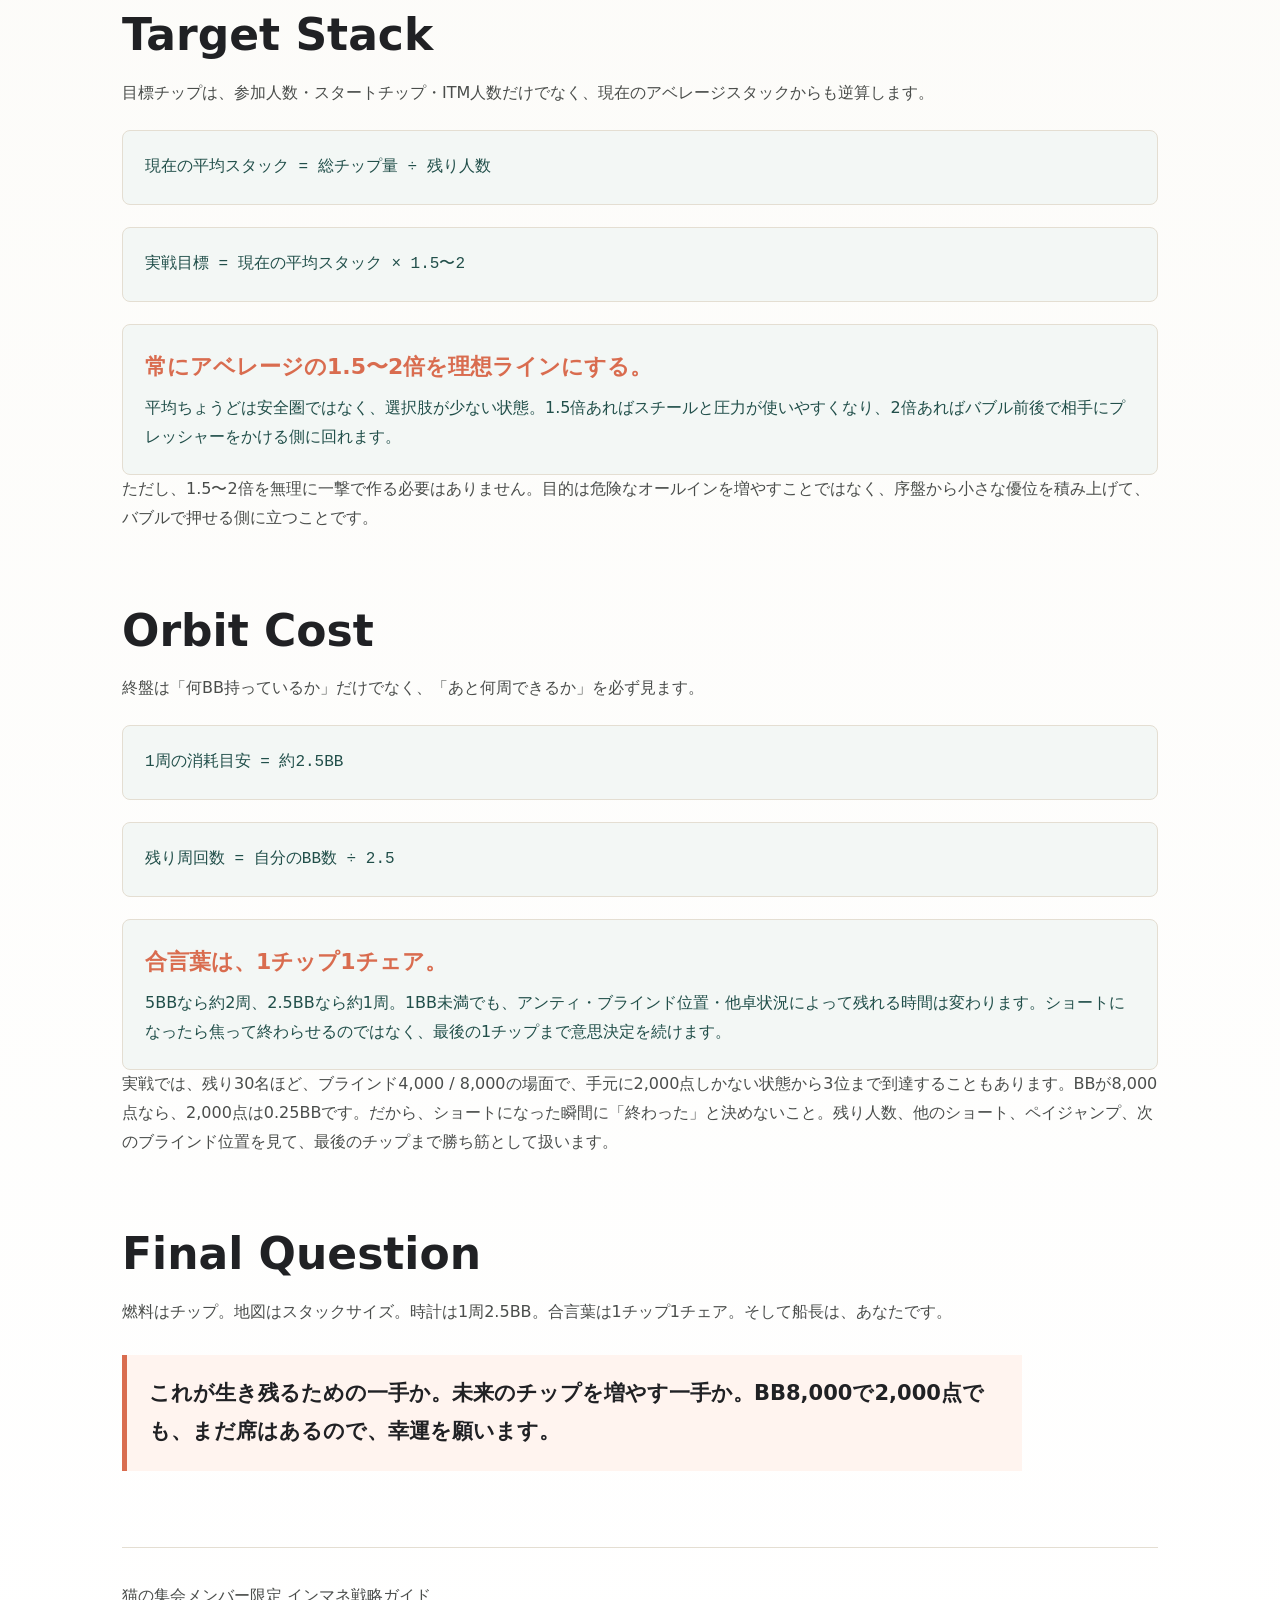
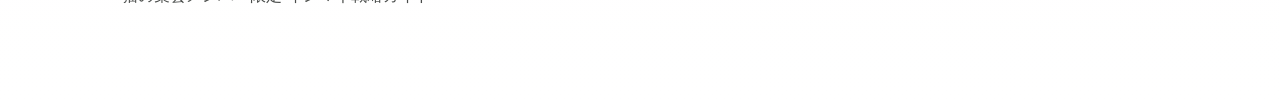
==== commit 3e59011e: "Add story and bluff catch guidance to top page" ====
--- a/index.html
+++ b/index.html
@@ -81,7 +81,7 @@
     <section id="read"><h2>Read First</h2><p>まずはこの順番で読むと、観察、仕込み、スタック設計、終盤の粘りまで一本につながります。</p><div class="grid">
       <a class="card" href="labeling-checkpoints.md"><span class="number">01</span><h3>ラベリング実戦チェック</h3><p>カードの持ち方、発声、目線、スマホ、モニター確認まで観察し、チップを取りやすい相手と取りにくい相手を見極めます。</p></a>
       <a class="card" href="early-image-range-strategy.md"><span class="number">02</span><h3>テーブルイメージとレンジ</h3><p>自分の見え方や見せ方を設計し、バリューやスチール成功率を高めます。</p></a>
-      <a class="card" href="opponent-awareness-image-adjustment.md"><span class="number">03</span><h3>相手別の見せ方調整</h3><p>観察力・技術力・ガッツコール傾向に合わせて、相手の認識を動かす。</p></a>
+      <a class="card" href="opponent-awareness-image-adjustment.md"><span class="number">03</span><h3>相手別の見せ方調整</h3><p>相手のラインにストーリー性があるかを見て、違和感があればブラフキャッチを検討する。</p></a>
       <a class="card" href="structure-target-stack.md"><span class="number">04</span><h3>構造と目標チップ設計</h3><p>アベレージの1.5〜2倍と、1周2.5BBの消耗を同時に見る。</p></a>
       <div class="card"><span class="number">05</span><h3>日本型ITMへの対応</h3><p>低ITM率では、バブル前に戦えるスタックを作る必要がある。</p></div>
       <a class="card" href="orbit-cost-resilience.md"><span class="number">06</span><h3>1チップ1チェア</h3><p>ブラインド4,000 / 8,000で2,000点。0.25BBでも、席がある限り終わりではない。</p></a>
@@ -90,6 +90,7 @@
       <tr><td data-label="領域">同卓者ラベリング</td><td data-label="見ること">参加率、コール頻度、ベットサイズ、カードの持ち方、発声、目線、スマホ、モニター確認</td><td data-label="目的">チップを取りやすい相手と取りにくい相手を見極めます</td></tr>
       <tr><td data-label="領域">テーブルイメージ設計</td><td data-label="見ること">自分がどう見えているか、どう見せたいか</td><td data-label="目的">バリューやスチール成功率を高めます</td></tr>
       <tr><td data-label="領域">相手別の見せ方調整</td><td data-label="見ること">観察力、技術力、ガッツコール傾向</td><td data-label="目的">相手に自然な誤判断をさせる</td></tr>
+      <tr><td data-label="領域">ストーリー性チェック</td><td data-label="見ること">相手の参加レンジ、ベットサイズ、ターン・リバーの主張が一貫しているか</td><td data-label="目的">違和感があればブラフキャッチ候補にする</td></tr>
       <tr><td data-label="領域">アベレージ管理</td><td data-label="見ること">現在の平均スタック、自分のBB数、残り人数</td><td data-label="目的">常に平均の1.5〜2倍を理想ラインにする</td></tr>
       <tr><td data-label="領域">1周コスト管理</td><td data-label="見ること">SB + BB + アンティで1周約2.5BB減る前提</td><td data-label="目的">何周耐えられるかを把握し、動くタイミングを逃さない</td></tr>
       <tr><td data-label="領域">1チップ1チェア</td><td data-label="見ること">BB8,000点で2,000点しかない0.25BB状態でも、残り人数・ペイジャンプ・他者の飛びを観察</td><td data-label="目的">最後の1チップまで勝ち筋として扱う</td></tr>
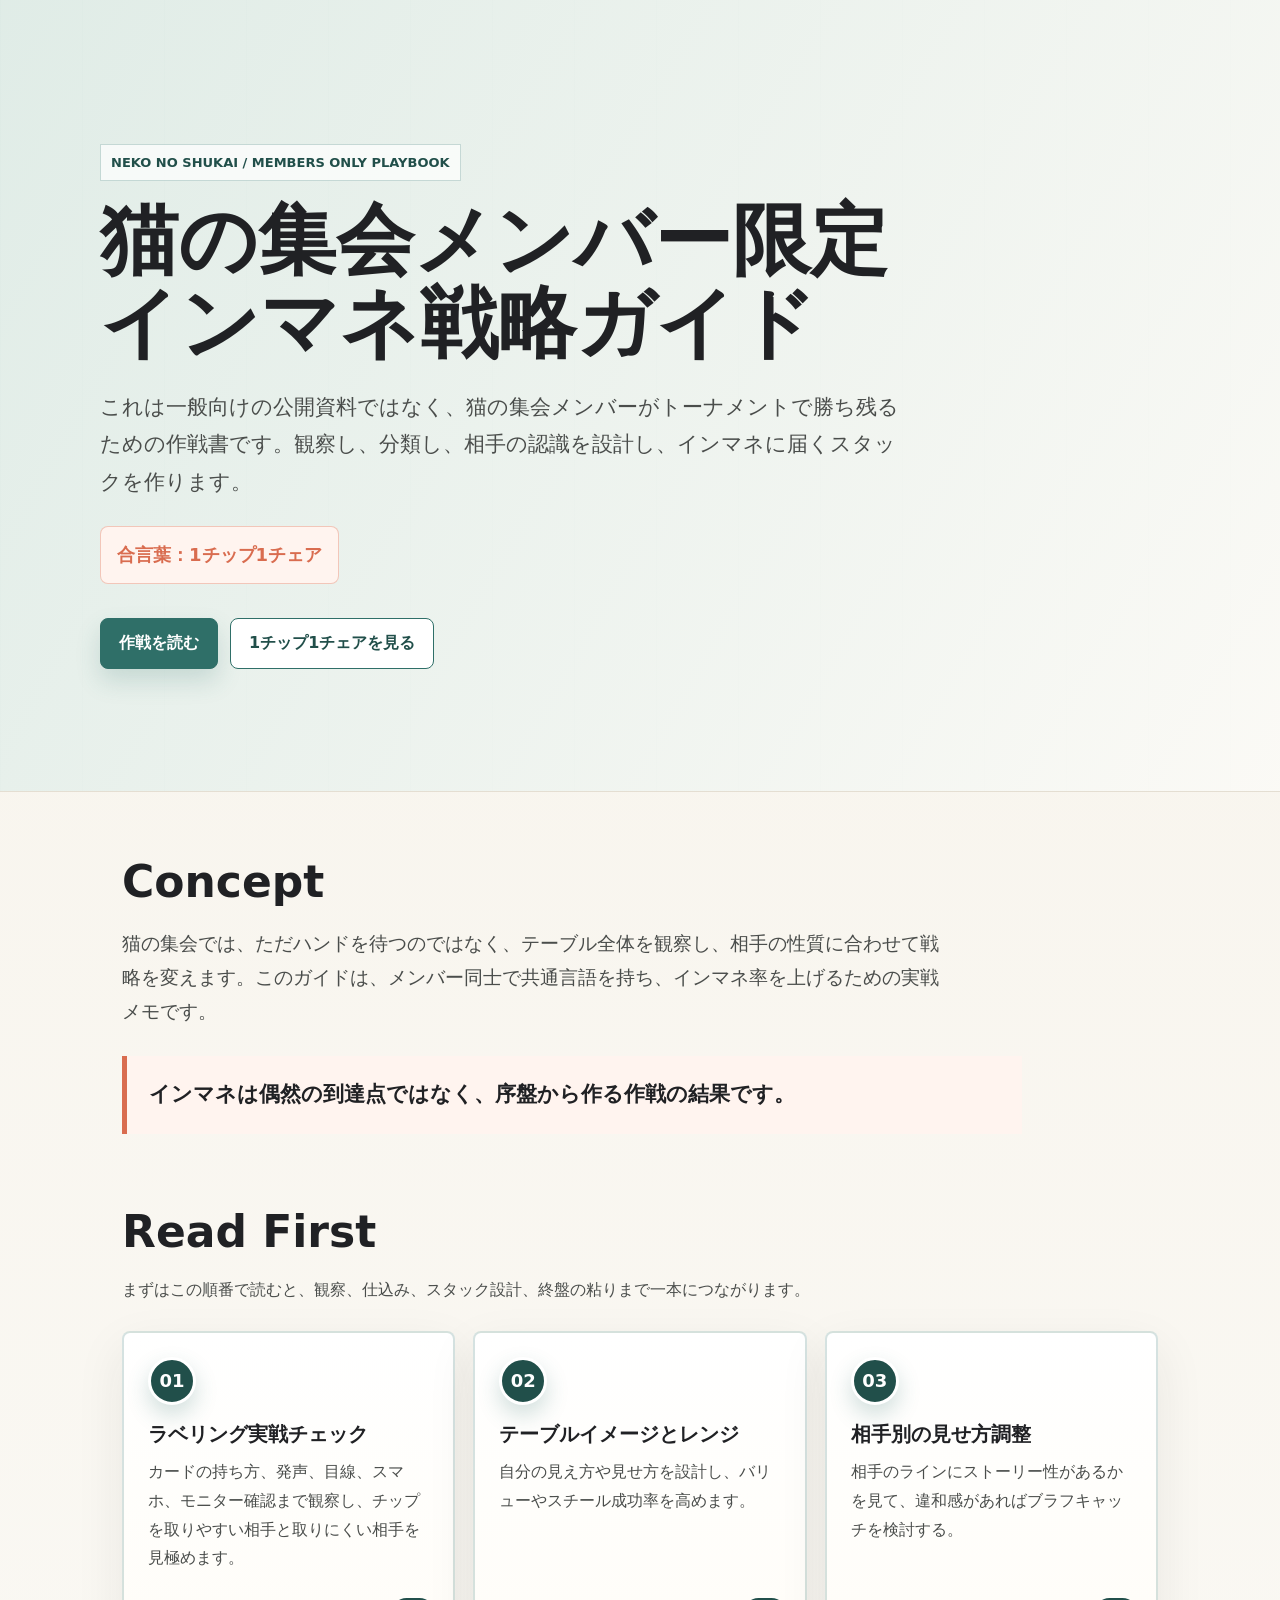
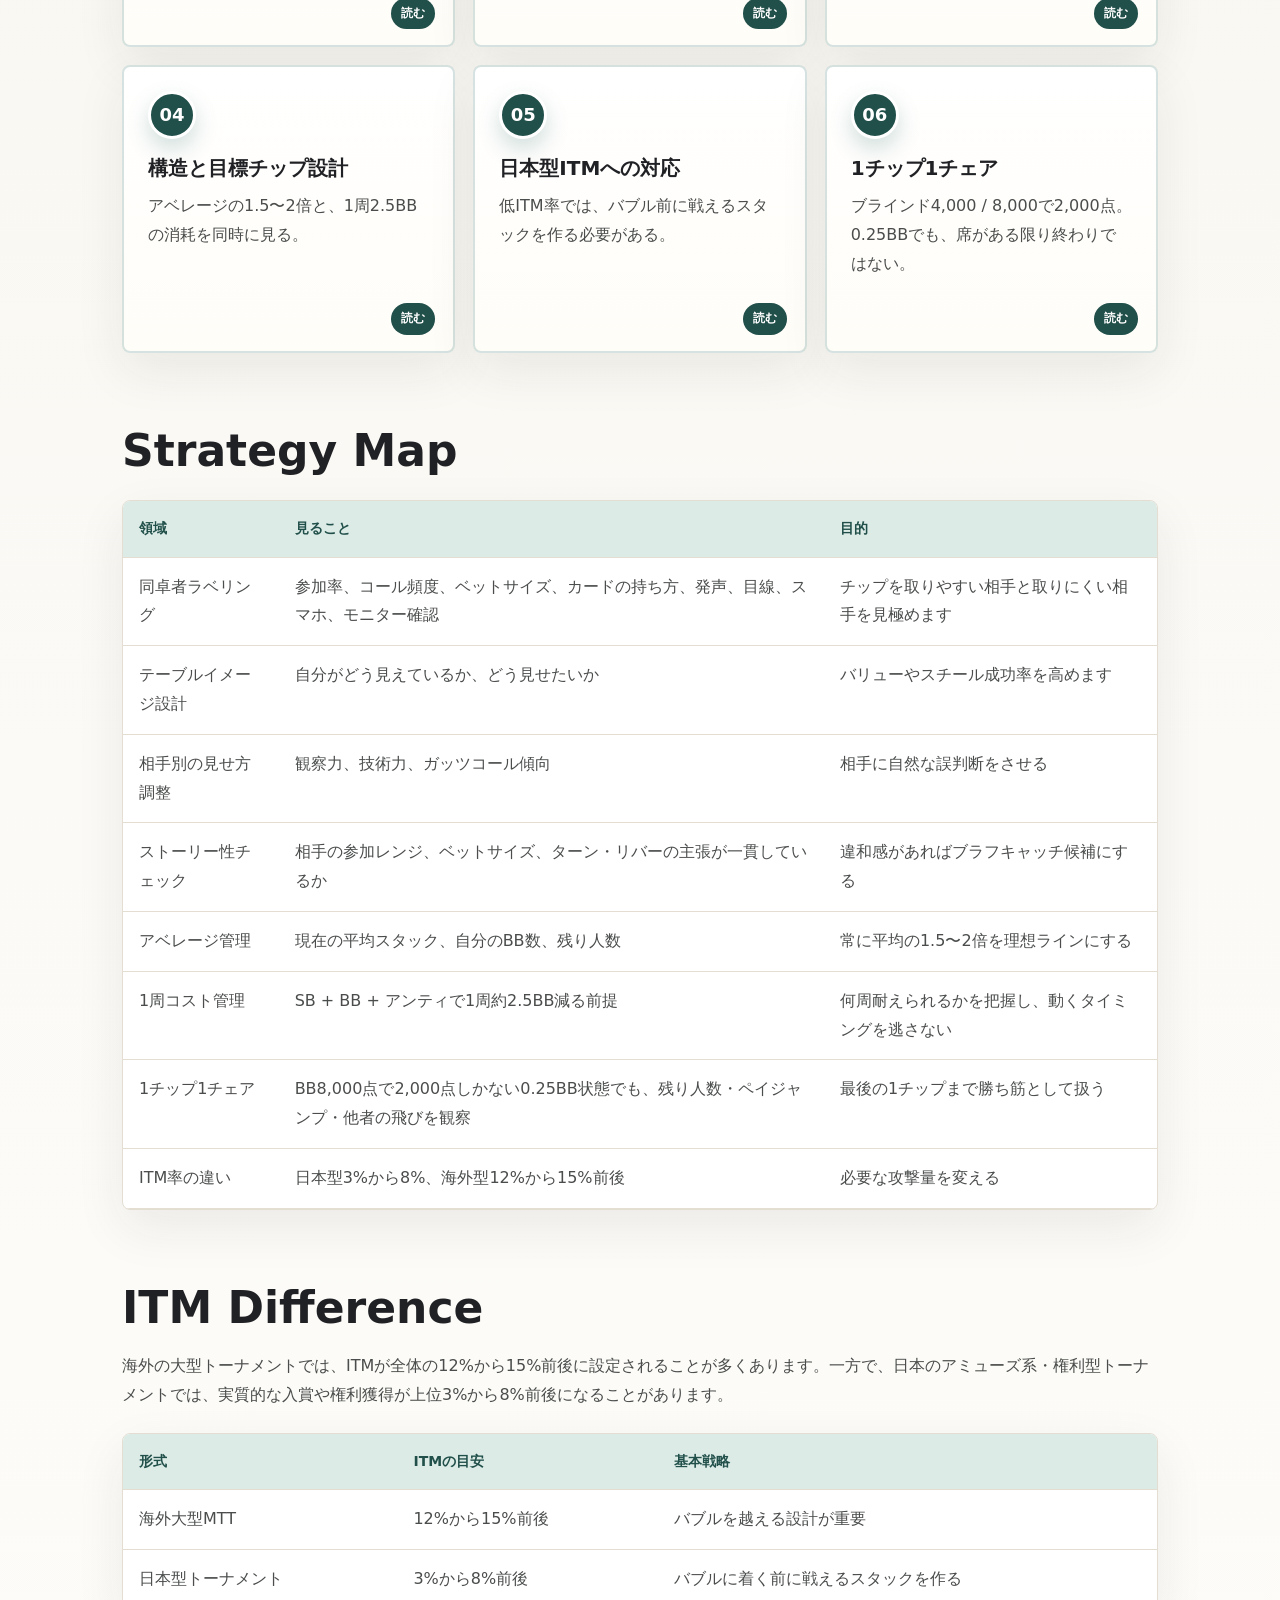
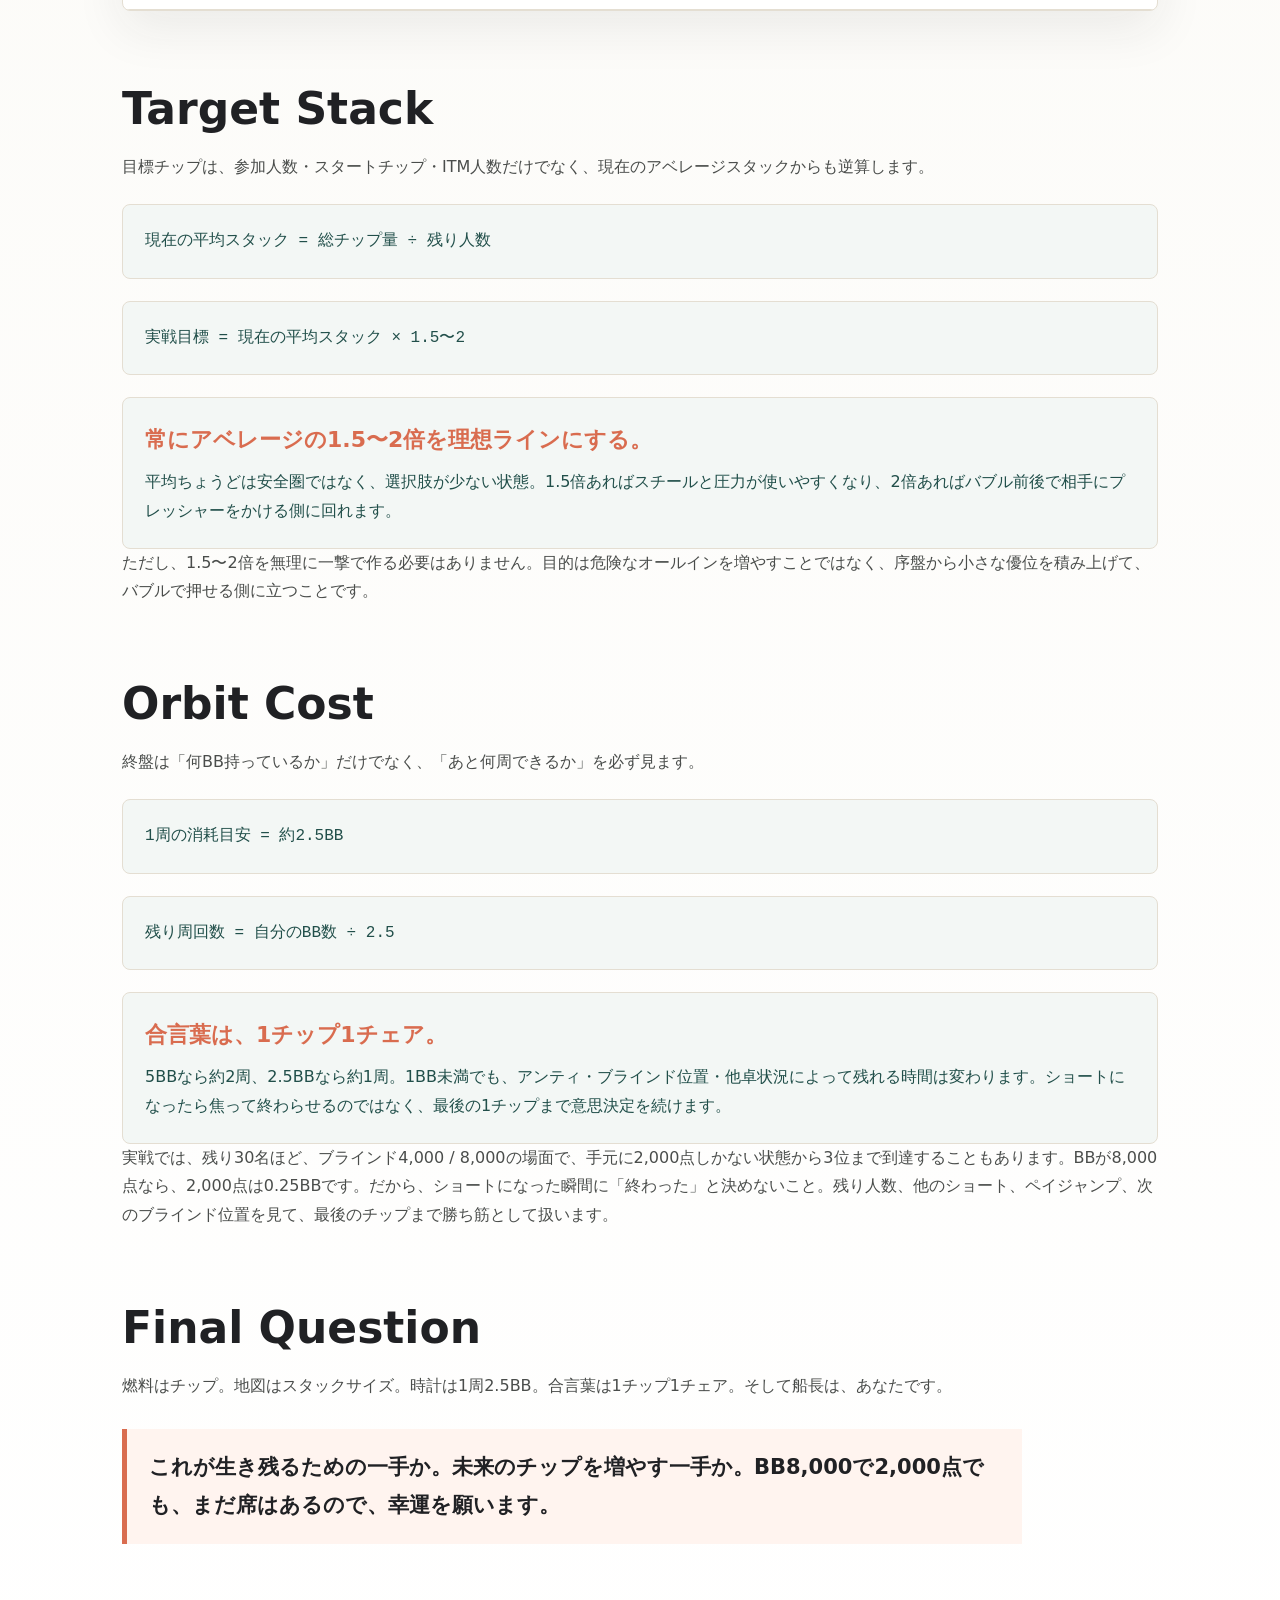
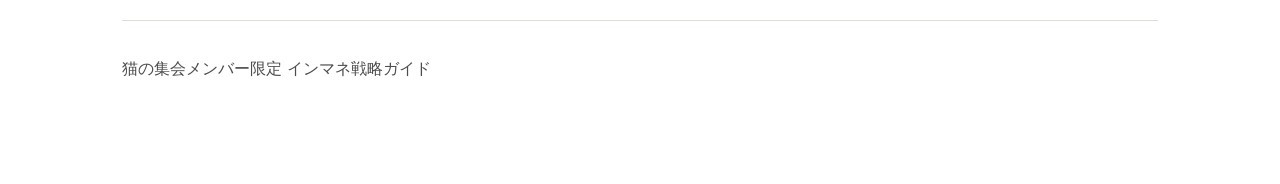
==== commit 1f174172: "Improve guide card button visibility" ====
--- a/index.html
+++ b/index.html
@@ -30,10 +30,12 @@
     p { margin:0 0 16px; color:var(--text); }
     .lead { max-width:820px; font-size:19px; }
     .quote { max-width:900px; margin:28px 0; padding:20px 22px; border-left:5px solid var(--coral); background:#fff4ef; color:var(--ink); font-size:21px; font-weight:700; }
-    .grid { display:grid; grid-template-columns:repeat(3,minmax(0,1fr)); gap:16px; margin-top:26px; }
-    .card { display:block; min-height:178px; padding:22px; border:1px solid var(--line); border-radius:8px; background:var(--surface); box-shadow:0 18px 50px var(--shadow); }
-    .card:hover { text-decoration:none; transform:translateY(-2px); transition:transform 160ms ease; }
-    .number { display:inline-block; margin-bottom:14px; color:var(--coral); font-size:26px; font-weight:800; }
+    .grid { display:grid; grid-template-columns:repeat(3,minmax(0,1fr)); gap:18px; margin-top:26px; }
+    .card { position:relative; display:block; min-height:196px; padding:24px 24px 56px; border:2px solid rgba(47,111,104,.2); border-radius:8px; background:linear-gradient(180deg,#fff 0%,#fffdf8 100%); box-shadow:0 18px 50px var(--shadow); color:var(--ink); }
+    .card:hover { text-decoration:none; transform:translateY(-2px); border-color:rgba(47,111,104,.48); transition:transform 160ms ease,border-color 160ms ease; }
+    .card::after { content:"読む"; position:absolute; right:18px; bottom:16px; padding:5px 10px; border-radius:999px; background:var(--teal-dark); color:#fff; font-size:12px; font-weight:800; }
+    .card h3 { color:var(--ink); font-size:20px; line-height:1.35; }
+    .number { display:inline-flex; align-items:center; justify-content:center; width:48px; height:48px; margin-bottom:16px; border-radius:999px; background:var(--teal-dark); color:#fff; border:3px solid #fff; box-shadow:0 10px 22px rgba(47,111,104,.22); font-size:18px; font-weight:900; letter-spacing:0; }
     .table-wrap { overflow-x:auto; border:1px solid var(--line); border-radius:8px; background:var(--surface); margin-top:24px; box-shadow:0 18px 50px var(--shadow); }
     table { width:100%; border-collapse:collapse; min-width:720px; }
     th, td { padding:15px 16px; border-bottom:1px solid var(--line); text-align:left; vertical-align:top; }
@@ -59,8 +61,9 @@
       .lead { font-size:16px; }
       .quote { margin:22px 0; padding:16px 18px; font-size:17px; line-height:1.75; }
       .grid { grid-template-columns:1fr; gap:12px; }
-      .card { min-height:auto; padding:18px; box-shadow:0 12px 30px var(--shadow); }
-      .number { margin-bottom:8px; font-size:22px; }
+      .card { min-height:auto; padding:20px 18px 50px; box-shadow:0 12px 30px var(--shadow); }
+      .card::after { right:16px; bottom:14px; }
+      .number { width:44px; height:44px; margin-bottom:10px; font-size:17px; }
       .table-wrap { overflow-x:visible; border:0; background:transparent; box-shadow:none; }
       table { min-width:0; border-collapse:separate; border-spacing:0 12px; }
       thead { display:none; }
@@ -75,31 +78,79 @@
   </style>
 </head>
 <body>
-  <header class="hero"><div class="hero-inner"><div class="eyebrow">Neko no Shukai / Members Only Playbook</div><h1><span>猫の集会メンバー限定</span><span>インマネ戦略ガイド</span></h1><p class="subtitle">これは一般向けの公開資料ではなく、猫の集会メンバーがトーナメントで勝ち残るための作戦書です。観察し、分類し、相手の認識を設計し、インマネに届くスタックを作ります。</p><div class="motto">合言葉：1チップ1チェア</div><div class="hero-actions"><a class="button" href="#read">作戦を読む</a><a class="button secondary" href="#orbit">1チップ1チェアを見る</a></div></div></header>
+  <header class="hero">
+    <div class="hero-inner">
+      <div class="eyebrow">Neko no Shukai / Members Only Playbook</div>
+      <h1><span>猫の集会メンバー限定</span><span>インマネ戦略ガイド</span></h1>
+      <p class="subtitle">これは一般向けの公開資料ではなく、猫の集会メンバーがトーナメントで勝ち残るための作戦書です。観察し、分類し、相手の認識を設計し、インマネに届くスタックを作ります。</p>
+      <div class="motto">合言葉：1チップ1チェア</div>
+      <div class="hero-actions"><a class="button" href="#read">作戦を読む</a><a class="button secondary" href="#orbit">1チップ1チェアを見る</a></div>
+    </div>
+  </header>
   <main>
-    <section id="concept"><h2>Concept</h2><p class="lead">猫の集会では、ただハンドを待つのではなく、テーブル全体を観察し、相手の性質に合わせて戦略を変えます。このガイドは、メンバー同士で共通言語を持ち、インマネ率を上げるための実戦メモです。</p><div class="quote">インマネは偶然の到達点ではなく、序盤から作る作戦の結果です。</div></section>
-    <section id="read"><h2>Read First</h2><p>まずはこの順番で読むと、観察、仕込み、スタック設計、終盤の粘りまで一本につながります。</p><div class="grid">
-      <a class="card" href="labeling-checkpoints.md"><span class="number">01</span><h3>ラベリング実戦チェック</h3><p>カードの持ち方、発声、目線、スマホ、モニター確認まで観察し、チップを取りやすい相手と取りにくい相手を見極めます。</p></a>
-      <a class="card" href="early-image-range-strategy.md"><span class="number">02</span><h3>テーブルイメージとレンジ</h3><p>自分の見え方や見せ方を設計し、バリューやスチール成功率を高めます。</p></a>
-      <a class="card" href="opponent-awareness-image-adjustment.md"><span class="number">03</span><h3>相手別の見せ方調整</h3><p>相手のラインにストーリー性があるかを見て、違和感があればブラフキャッチを検討する。</p></a>
-      <a class="card" href="structure-target-stack.md"><span class="number">04</span><h3>構造と目標チップ設計</h3><p>アベレージの1.5〜2倍と、1周2.5BBの消耗を同時に見る。</p></a>
-      <div class="card"><span class="number">05</span><h3>日本型ITMへの対応</h3><p>低ITM率では、バブル前に戦えるスタックを作る必要がある。</p></div>
-      <a class="card" href="orbit-cost-resilience.md"><span class="number">06</span><h3>1チップ1チェア</h3><p>ブラインド4,000 / 8,000で2,000点。0.25BBでも、席がある限り終わりではない。</p></a>
-    </div></section>
-    <section id="map"><h2>Strategy Map</h2><div class="table-wrap"><table><thead><tr><th>領域</th><th>見ること</th><th>目的</th></tr></thead><tbody>
-      <tr><td data-label="領域">同卓者ラベリング</td><td data-label="見ること">参加率、コール頻度、ベットサイズ、カードの持ち方、発声、目線、スマホ、モニター確認</td><td data-label="目的">チップを取りやすい相手と取りにくい相手を見極めます</td></tr>
-      <tr><td data-label="領域">テーブルイメージ設計</td><td data-label="見ること">自分がどう見えているか、どう見せたいか</td><td data-label="目的">バリューやスチール成功率を高めます</td></tr>
-      <tr><td data-label="領域">相手別の見せ方調整</td><td data-label="見ること">観察力、技術力、ガッツコール傾向</td><td data-label="目的">相手に自然な誤判断をさせる</td></tr>
-      <tr><td data-label="領域">ストーリー性チェック</td><td data-label="見ること">相手の参加レンジ、ベットサイズ、ターン・リバーの主張が一貫しているか</td><td data-label="目的">違和感があればブラフキャッチ候補にする</td></tr>
-      <tr><td data-label="領域">アベレージ管理</td><td data-label="見ること">現在の平均スタック、自分のBB数、残り人数</td><td data-label="目的">常に平均の1.5〜2倍を理想ラインにする</td></tr>
-      <tr><td data-label="領域">1周コスト管理</td><td data-label="見ること">SB + BB + アンティで1周約2.5BB減る前提</td><td data-label="目的">何周耐えられるかを把握し、動くタイミングを逃さない</td></tr>
-      <tr><td data-label="領域">1チップ1チェア</td><td data-label="見ること">BB8,000点で2,000点しかない0.25BB状態でも、残り人数・ペイジャンプ・他者の飛びを観察</td><td data-label="目的">最後の1チップまで勝ち筋として扱う</td></tr>
-      <tr><td data-label="領域">ITM率の違い</td><td data-label="見ること">日本型3%から8%、海外型12%から15%前後</td><td data-label="目的">必要な攻撃量を変える</td></tr>
-    </tbody></table></div></section>
-    <section id="itm"><h2>ITM Difference</h2><p>海外の大型トーナメントでは、ITMが全体の12%から15%前後に設定されることが多くあります。一方で、日本のアミューズ系・権利型トーナメントでは、実質的な入賞や権利獲得が上位3%から8%前後になることがあります。</p><div class="table-wrap"><table><thead><tr><th>形式</th><th>ITMの目安</th><th>基本戦略</th></tr></thead><tbody><tr><td data-label="形式">海外大型MTT</td><td data-label="ITMの目安">12%から15%前後</td><td data-label="基本戦略">バブルを越える設計が重要</td></tr><tr><td data-label="形式">日本型トーナメント</td><td data-label="ITMの目安">3%から8%前後</td><td data-label="基本戦略">バブルに着く前に戦えるスタックを作る</td></tr></tbody></table></div></section>
-    <section id="target"><h2>Target Stack</h2><p>目標チップは、参加人数・スタートチップ・ITM人数だけでなく、現在のアベレージスタックからも逆算します。</p><div class="formula">現在の平均スタック = 総チップ量 ÷ 残り人数</div><div class="formula">実戦目標 = 現在の平均スタック × 1.5〜2</div><div class="target-note"><strong>常にアベレージの1.5〜2倍を理想ラインにする。</strong>平均ちょうどは安全圏ではなく、選択肢が少ない状態。1.5倍あればスチールと圧力が使いやすくなり、2倍あればバブル前後で相手にプレッシャーをかける側に回れます。</div><p>ただし、1.5〜2倍を無理に一撃で作る必要はありません。目的は危険なオールインを増やすことではなく、序盤から小さな優位を積み上げて、バブルで押せる側に立つことです。</p></section>
-    <section id="orbit"><h2>Orbit Cost</h2><p>終盤は「何BB持っているか」だけでなく、「あと何周できるか」を必ず見ます。</p><div class="formula">1周の消耗目安 = 約2.5BB</div><div class="formula">残り周回数 = 自分のBB数 ÷ 2.5</div><div class="target-note"><strong>合言葉は、1チップ1チェア。</strong>5BBなら約2周、2.5BBなら約1周。1BB未満でも、アンティ・ブラインド位置・他卓状況によって残れる時間は変わります。ショートになったら焦って終わらせるのではなく、最後の1チップまで意思決定を続けます。</div><p>実戦では、残り30名ほど、ブラインド4,000 / 8,000の場面で、手元に2,000点しかない状態から3位まで到達することもあります。BBが8,000点なら、2,000点は0.25BBです。だから、ショートになった瞬間に「終わった」と決めないこと。残り人数、他のショート、ペイジャンプ、次のブラインド位置を見て、最後のチップまで勝ち筋として扱います。</p></section>
-    <section id="final"><h2>Final Question</h2><p>燃料はチップ。地図はスタックサイズ。時計は1周2.5BB。合言葉は1チップ1チェア。そして船長は、あなたです。</p><div class="quote">これが生き残るための一手か。未来のチップを増やす一手か。BB8,000で2,000点でも、まだ席はあるので、幸運を願います。</div></section>
+    <section id="concept">
+      <h2>Concept</h2>
+      <p class="lead">猫の集会では、ただハンドを待つのではなく、テーブル全体を観察し、相手の性質に合わせて戦略を変えます。このガイドは、メンバー同士で共通言語を持ち、インマネ率を上げるための実戦メモです。</p>
+      <div class="quote">インマネは偶然の到達点ではなく、序盤から作る作戦の結果です。</div>
+    </section>
+
+    <section id="read">
+      <h2>Read First</h2>
+      <p>まずはこの順番で読むと、観察、仕込み、スタック設計、終盤の粘りまで一本につながります。</p>
+      <div class="grid">
+        <a class="card" href="labeling-checkpoints.html"><span class="number">01</span><h3>ラベリング実戦チェック</h3><p>カードの持ち方、発声、目線、スマホ、モニター確認まで観察し、チップを取りやすい相手と取りにくい相手を見極めます。</p></a>
+        <a class="card" href="early-image-range-strategy.html"><span class="number">02</span><h3>テーブルイメージとレンジ</h3><p>自分の見え方や見せ方を設計し、バリューやスチール成功率を高めます。</p></a>
+        <a class="card" href="opponent-awareness-image-adjustment.html"><span class="number">03</span><h3>相手別の見せ方調整</h3><p>相手のラインにストーリー性があるかを見て、違和感があればブラフキャッチを検討する。</p></a>
+        <a class="card" href="structure-target-stack.html"><span class="number">04</span><h3>構造と目標チップ設計</h3><p>アベレージの1.5〜2倍と、1周2.5BBの消耗を同時に見る。</p></a>
+        <a class="card" href="#itm"><span class="number">05</span><h3>日本型ITMへの対応</h3><p>低ITM率では、バブル前に戦えるスタックを作る必要がある。</p></a>
+        <a class="card" href="orbit-cost-resilience.html"><span class="number">06</span><h3>1チップ1チェア</h3><p>ブラインド4,000 / 8,000で2,000点。0.25BBでも、席がある限り終わりではない。</p></a>
+      </div>
+    </section>
+
+    <section id="map">
+      <h2>Strategy Map</h2>
+      <div class="table-wrap"><table><thead><tr><th>領域</th><th>見ること</th><th>目的</th></tr></thead><tbody>
+        <tr><td data-label="領域">同卓者ラベリング</td><td data-label="見ること">参加率、コール頻度、ベットサイズ、カードの持ち方、発声、目線、スマホ、モニター確認</td><td data-label="目的">チップを取りやすい相手と取りにくい相手を見極めます</td></tr>
+        <tr><td data-label="領域">テーブルイメージ設計</td><td data-label="見ること">自分がどう見えているか、どう見せたいか</td><td data-label="目的">バリューやスチール成功率を高めます</td></tr>
+        <tr><td data-label="領域">相手別の見せ方調整</td><td data-label="見ること">観察力、技術力、ガッツコール傾向</td><td data-label="目的">相手に自然な誤判断をさせる</td></tr>
+        <tr><td data-label="領域">ストーリー性チェック</td><td data-label="見ること">相手の参加レンジ、ベットサイズ、ターン・リバーの主張が一貫しているか</td><td data-label="目的">違和感があればブラフキャッチ候補にする</td></tr>
+        <tr><td data-label="領域">アベレージ管理</td><td data-label="見ること">現在の平均スタック、自分のBB数、残り人数</td><td data-label="目的">常に平均の1.5〜2倍を理想ラインにする</td></tr>
+        <tr><td data-label="領域">1周コスト管理</td><td data-label="見ること">SB + BB + アンティで1周約2.5BB減る前提</td><td data-label="目的">何周耐えられるかを把握し、動くタイミングを逃さない</td></tr>
+        <tr><td data-label="領域">1チップ1チェア</td><td data-label="見ること">BB8,000点で2,000点しかない0.25BB状態でも、残り人数・ペイジャンプ・他者の飛びを観察</td><td data-label="目的">最後の1チップまで勝ち筋として扱う</td></tr>
+        <tr><td data-label="領域">ITM率の違い</td><td data-label="見ること">日本型3%から8%、海外型12%から15%前後</td><td data-label="目的">必要な攻撃量を変える</td></tr>
+      </tbody></table></div>
+    </section>
+
+    <section id="itm">
+      <h2>ITM Difference</h2>
+      <p>海外の大型トーナメントでは、ITMが全体の12%から15%前後に設定されることが多くあります。一方で、日本のアミューズ系・権利型トーナメントでは、実質的な入賞や権利獲得が上位3%から8%前後になることがあります。</p>
+      <div class="table-wrap"><table><thead><tr><th>形式</th><th>ITMの目安</th><th>基本戦略</th></tr></thead><tbody><tr><td data-label="形式">海外大型MTT</td><td data-label="ITMの目安">12%から15%前後</td><td data-label="基本戦略">バブルを越える設計が重要</td></tr><tr><td data-label="形式">日本型トーナメント</td><td data-label="ITMの目安">3%から8%前後</td><td data-label="基本戦略">バブルに着く前に戦えるスタックを作る</td></tr></tbody></table></div>
+    </section>
+
+    <section id="target">
+      <h2>Target Stack</h2>
+      <p>目標チップは、参加人数・スタートチップ・ITM人数だけでなく、現在のアベレージスタックからも逆算します。</p>
+      <div class="formula">現在の平均スタック = 総チップ量 ÷ 残り人数</div>
+      <div class="formula">実戦目標 = 現在の平均スタック × 1.5〜2</div>
+      <div class="target-note"><strong>常にアベレージの1.5〜2倍を理想ラインにする。</strong>平均ちょうどは安全圏ではなく、選択肢が少ない状態。1.5倍あればスチールと圧力が使いやすくなり、2倍あればバブル前後で相手にプレッシャーをかける側に回れます。</div>
+      <p>ただし、1.5〜2倍を無理に一撃で作る必要はありません。目的は危険なオールインを増やすことではなく、序盤から小さな優位を積み上げて、バブルで押せる側に立つことです。</p>
+    </section>
+
+    <section id="orbit">
+      <h2>Orbit Cost</h2>
+      <p>終盤は「何BB持っているか」だけでなく、「あと何周できるか」を必ず見ます。</p>
+      <div class="formula">1周の消耗目安 = 約2.5BB</div>
+      <div class="formula">残り周回数 = 自分のBB数 ÷ 2.5</div>
+      <div class="target-note"><strong>合言葉は、1チップ1チェア。</strong>5BBなら約2周、2.5BBなら約1周。1BB未満でも、アンティ・ブラインド位置・他卓状況によって残れる時間は変わります。ショートになったら焦って終わらせるのではなく、最後の1チップまで意思決定を続けます。</div>
+      <p>実戦では、残り30名ほど、ブラインド4,000 / 8,000の場面で、手元に2,000点しかない状態から3位まで到達することもあります。BBが8,000点なら、2,000点は0.25BBです。だから、ショートになった瞬間に「終わった」と決めないこと。残り人数、他のショート、ペイジャンプ、次のブラインド位置を見て、最後のチップまで勝ち筋として扱います。</p>
+    </section>
+
+    <section id="final">
+      <h2>Final Question</h2>
+      <p>燃料はチップ。地図はスタックサイズ。時計は1周2.5BB。合言葉は1チップ1チェア。そして船長は、あなたです。</p>
+      <div class="quote">これが生き残るための一手か。未来のチップを増やす一手か。BB8,000で2,000点でも、まだ席はあるので、幸運を願います。</div>
+    </section>
+
     <footer class="footer"><p>猫の集会メンバー限定 インマネ戦略ガイド</p></footer>
   </main>
 </body>
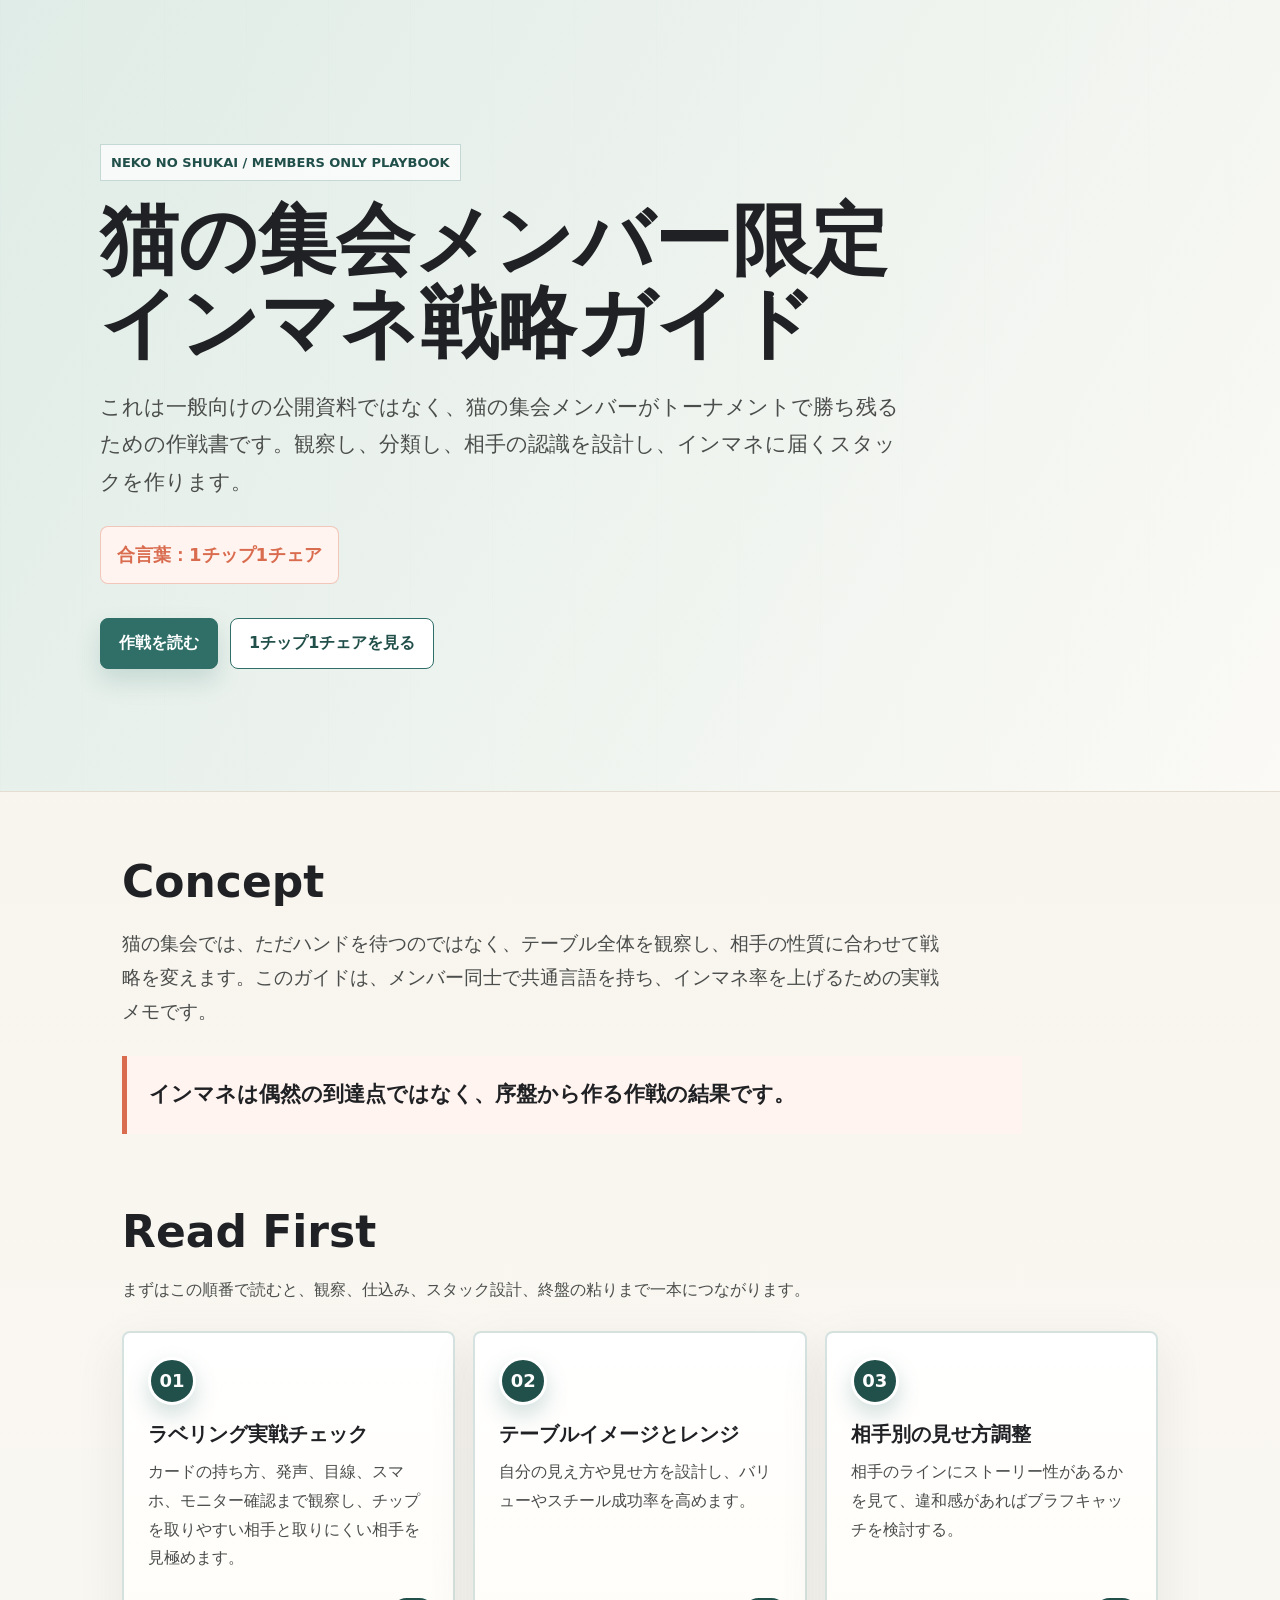
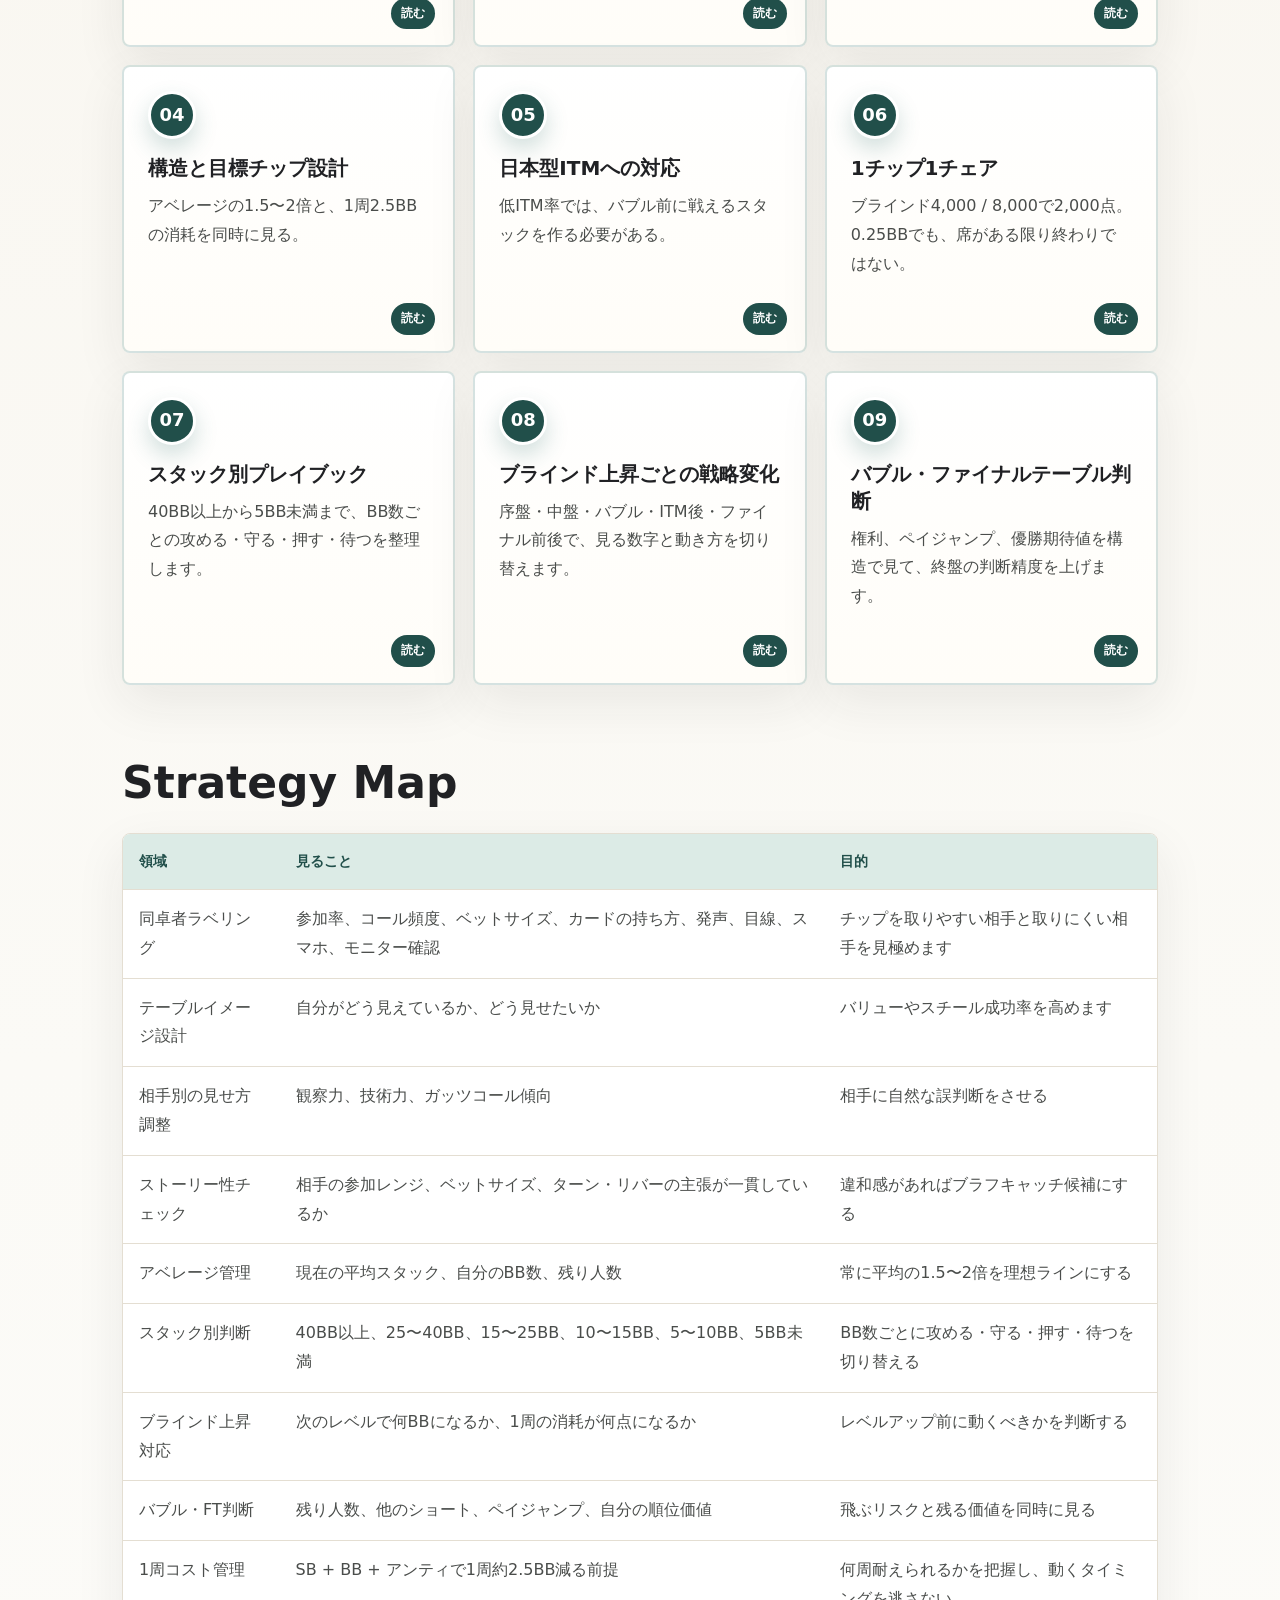
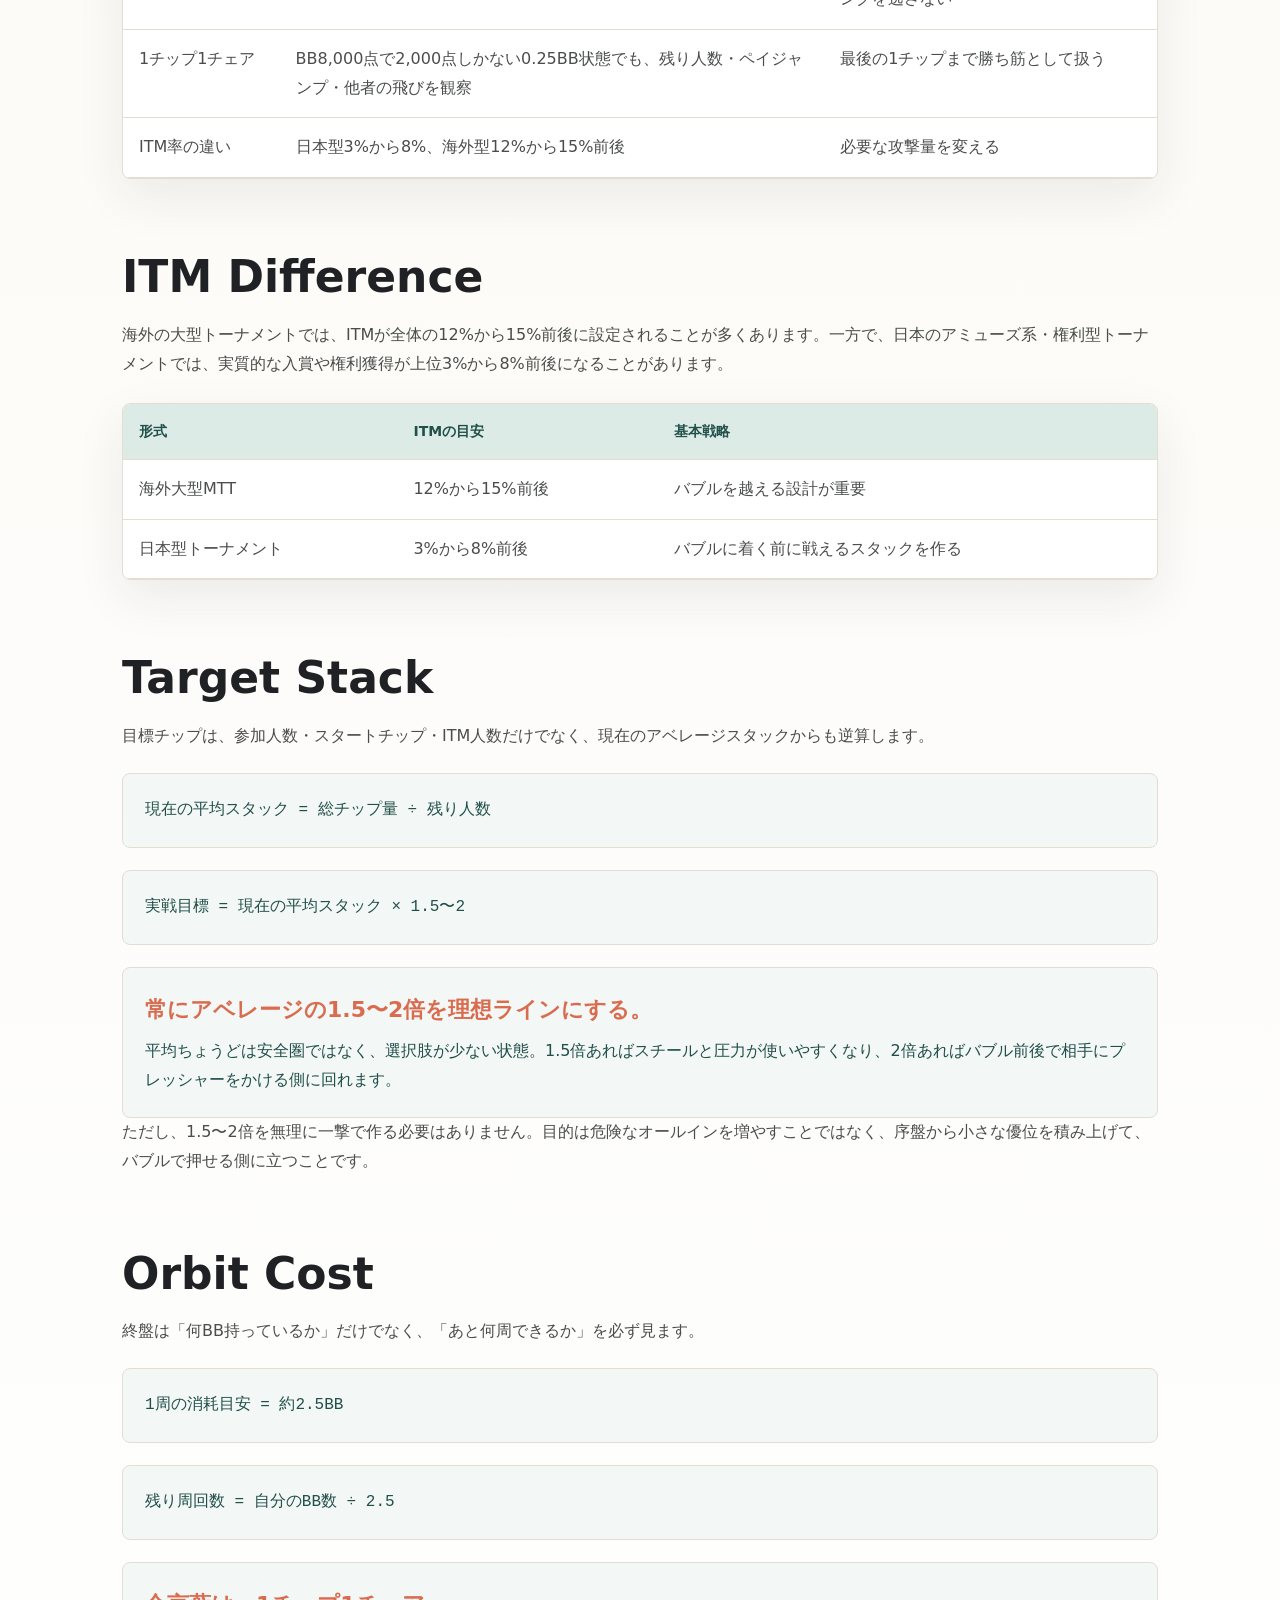
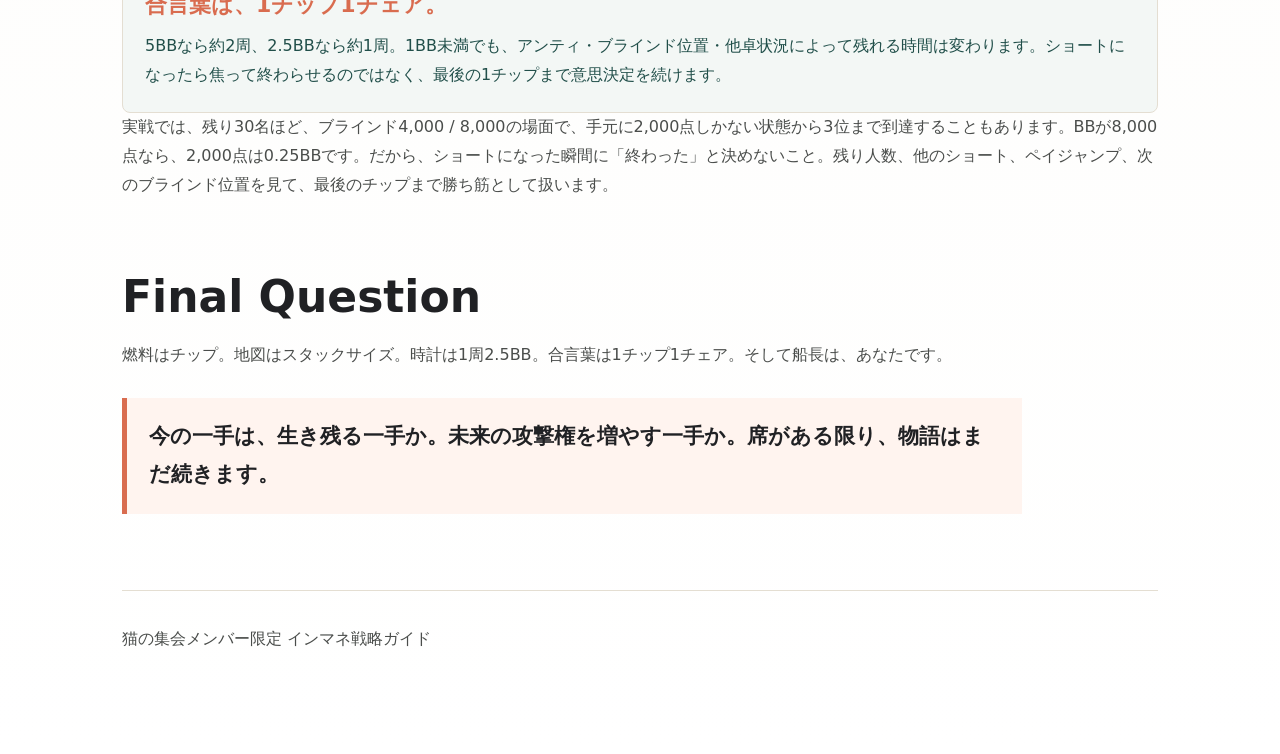
==== commit 5af7c76e: "Update guide index with new strategy pages" ====
--- a/index.html
+++ b/index.html
@@ -104,6 +104,9 @@
         <a class="card" href="structure-target-stack.html"><span class="number">04</span><h3>構造と目標チップ設計</h3><p>アベレージの1.5〜2倍と、1周2.5BBの消耗を同時に見る。</p></a>
         <a class="card" href="#itm"><span class="number">05</span><h3>日本型ITMへの対応</h3><p>低ITM率では、バブル前に戦えるスタックを作る必要がある。</p></a>
         <a class="card" href="orbit-cost-resilience.html"><span class="number">06</span><h3>1チップ1チェア</h3><p>ブラインド4,000 / 8,000で2,000点。0.25BBでも、席がある限り終わりではない。</p></a>
+        <a class="card" href="stack-size-playbook.html"><span class="number">07</span><h3>スタック別プレイブック</h3><p>40BB以上から5BB未満まで、BB数ごとの攻める・守る・押す・待つを整理します。</p></a>
+        <a class="card" href="blind-level-shift.html"><span class="number">08</span><h3>ブラインド上昇ごとの戦略変化</h3><p>序盤・中盤・バブル・ITM後・ファイナル前後で、見る数字と動き方を切り替えます。</p></a>
+        <a class="card" href="bubble-final-table.html"><span class="number">09</span><h3>バブル・ファイナルテーブル判断</h3><p>権利、ペイジャンプ、優勝期待値を構造で見て、終盤の判断精度を上げます。</p></a>
       </div>
     </section>
 
@@ -115,6 +118,9 @@
         <tr><td data-label="領域">相手別の見せ方調整</td><td data-label="見ること">観察力、技術力、ガッツコール傾向</td><td data-label="目的">相手に自然な誤判断をさせる</td></tr>
         <tr><td data-label="領域">ストーリー性チェック</td><td data-label="見ること">相手の参加レンジ、ベットサイズ、ターン・リバーの主張が一貫しているか</td><td data-label="目的">違和感があればブラフキャッチ候補にする</td></tr>
         <tr><td data-label="領域">アベレージ管理</td><td data-label="見ること">現在の平均スタック、自分のBB数、残り人数</td><td data-label="目的">常に平均の1.5〜2倍を理想ラインにする</td></tr>
+        <tr><td data-label="領域">スタック別判断</td><td data-label="見ること">40BB以上、25〜40BB、15〜25BB、10〜15BB、5〜10BB、5BB未満</td><td data-label="目的">BB数ごとに攻める・守る・押す・待つを切り替える</td></tr>
+        <tr><td data-label="領域">ブラインド上昇対応</td><td data-label="見ること">次のレベルで何BBになるか、1周の消耗が何点になるか</td><td data-label="目的">レベルアップ前に動くべきかを判断する</td></tr>
+        <tr><td data-label="領域">バブル・FT判断</td><td data-label="見ること">残り人数、他のショート、ペイジャンプ、自分の順位価値</td><td data-label="目的">飛ぶリスクと残る価値を同時に見る</td></tr>
         <tr><td data-label="領域">1周コスト管理</td><td data-label="見ること">SB + BB + アンティで1周約2.5BB減る前提</td><td data-label="目的">何周耐えられるかを把握し、動くタイミングを逃さない</td></tr>
         <tr><td data-label="領域">1チップ1チェア</td><td data-label="見ること">BB8,000点で2,000点しかない0.25BB状態でも、残り人数・ペイジャンプ・他者の飛びを観察</td><td data-label="目的">最後の1チップまで勝ち筋として扱う</td></tr>
         <tr><td data-label="領域">ITM率の違い</td><td data-label="見ること">日本型3%から8%、海外型12%から15%前後</td><td data-label="目的">必要な攻撃量を変える</td></tr>
@@ -148,7 +154,7 @@
     <section id="final">
       <h2>Final Question</h2>
       <p>燃料はチップ。地図はスタックサイズ。時計は1周2.5BB。合言葉は1チップ1チェア。そして船長は、あなたです。</p>
-      <div class="quote">これが生き残るための一手か。未来のチップを増やす一手か。BB8,000で2,000点でも、まだ席はあるので、幸運を願います。</div>
+      <div class="quote">今の一手は、生き残る一手か。未来の攻撃権を増やす一手か。席がある限り、物語はまだ続きます。</div>
     </section>
 
     <footer class="footer"><p>猫の集会メンバー限定 インマネ戦略ガイド</p></footer>
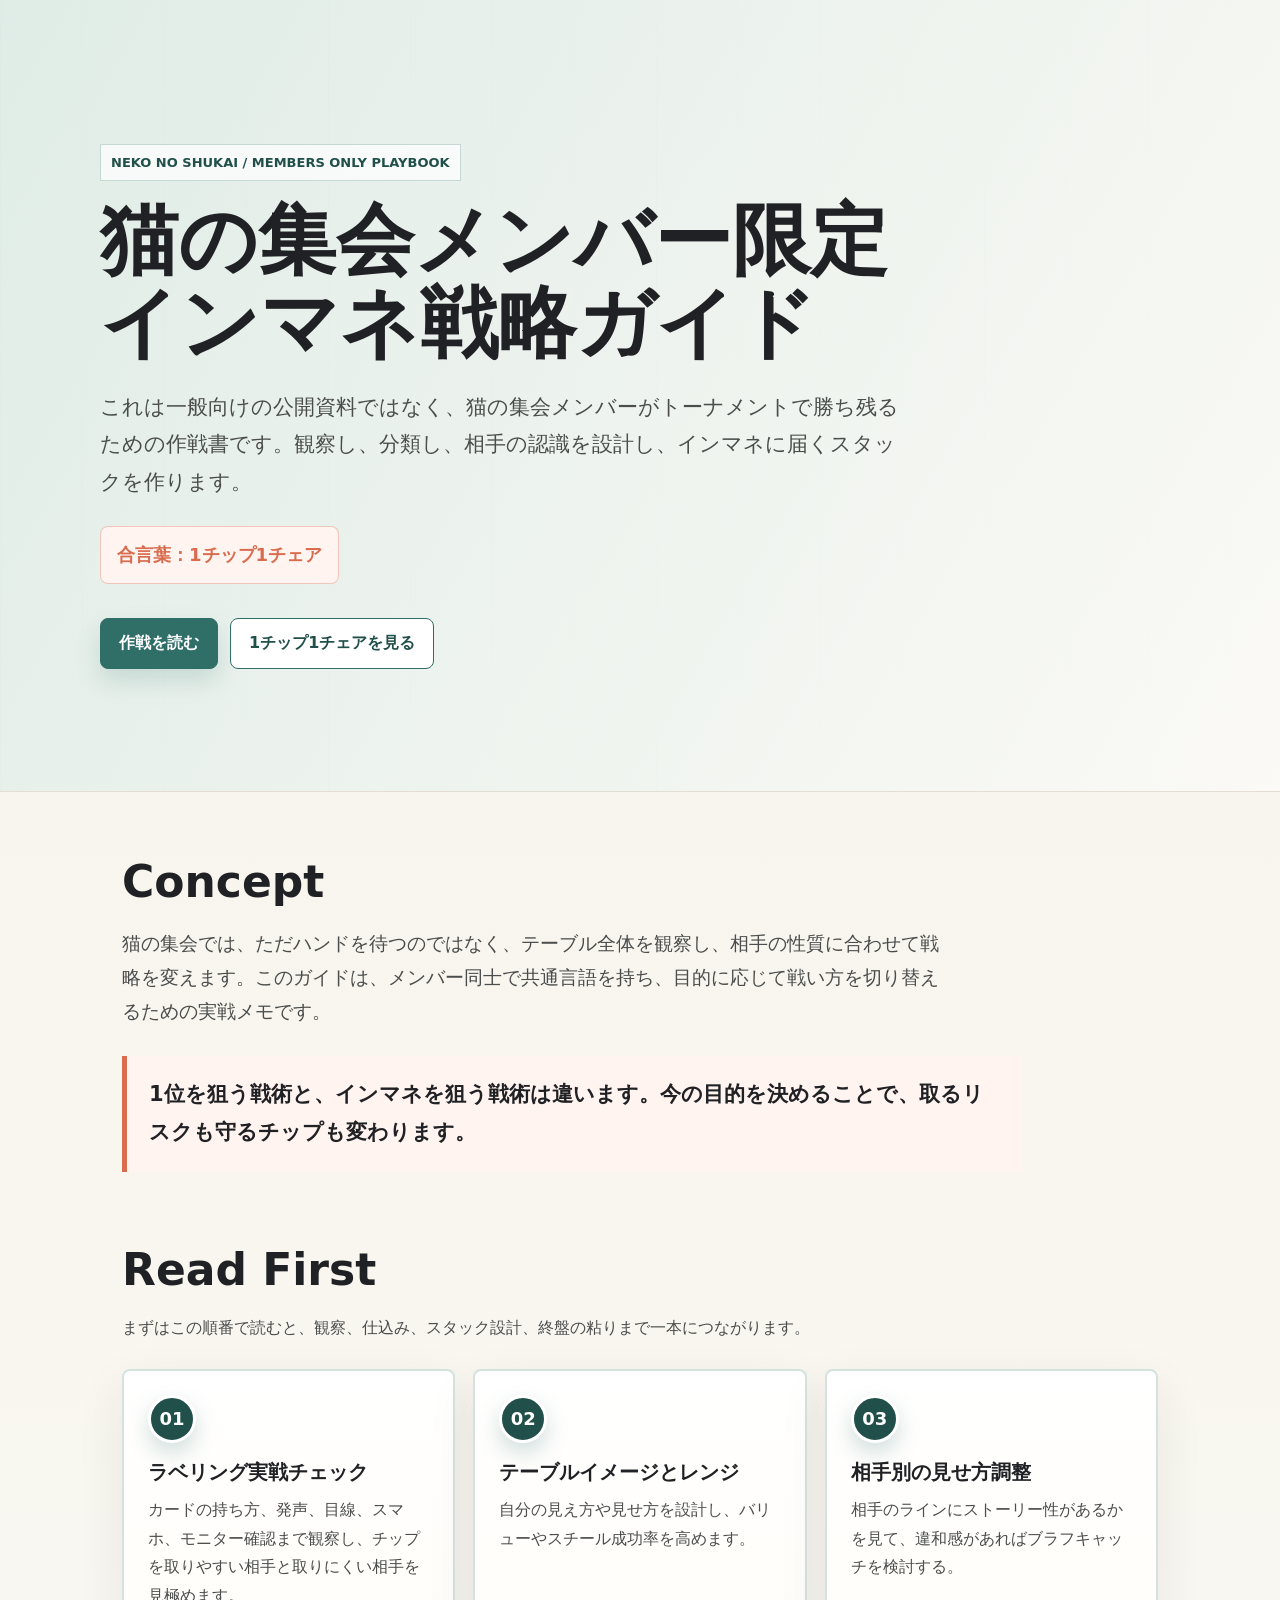
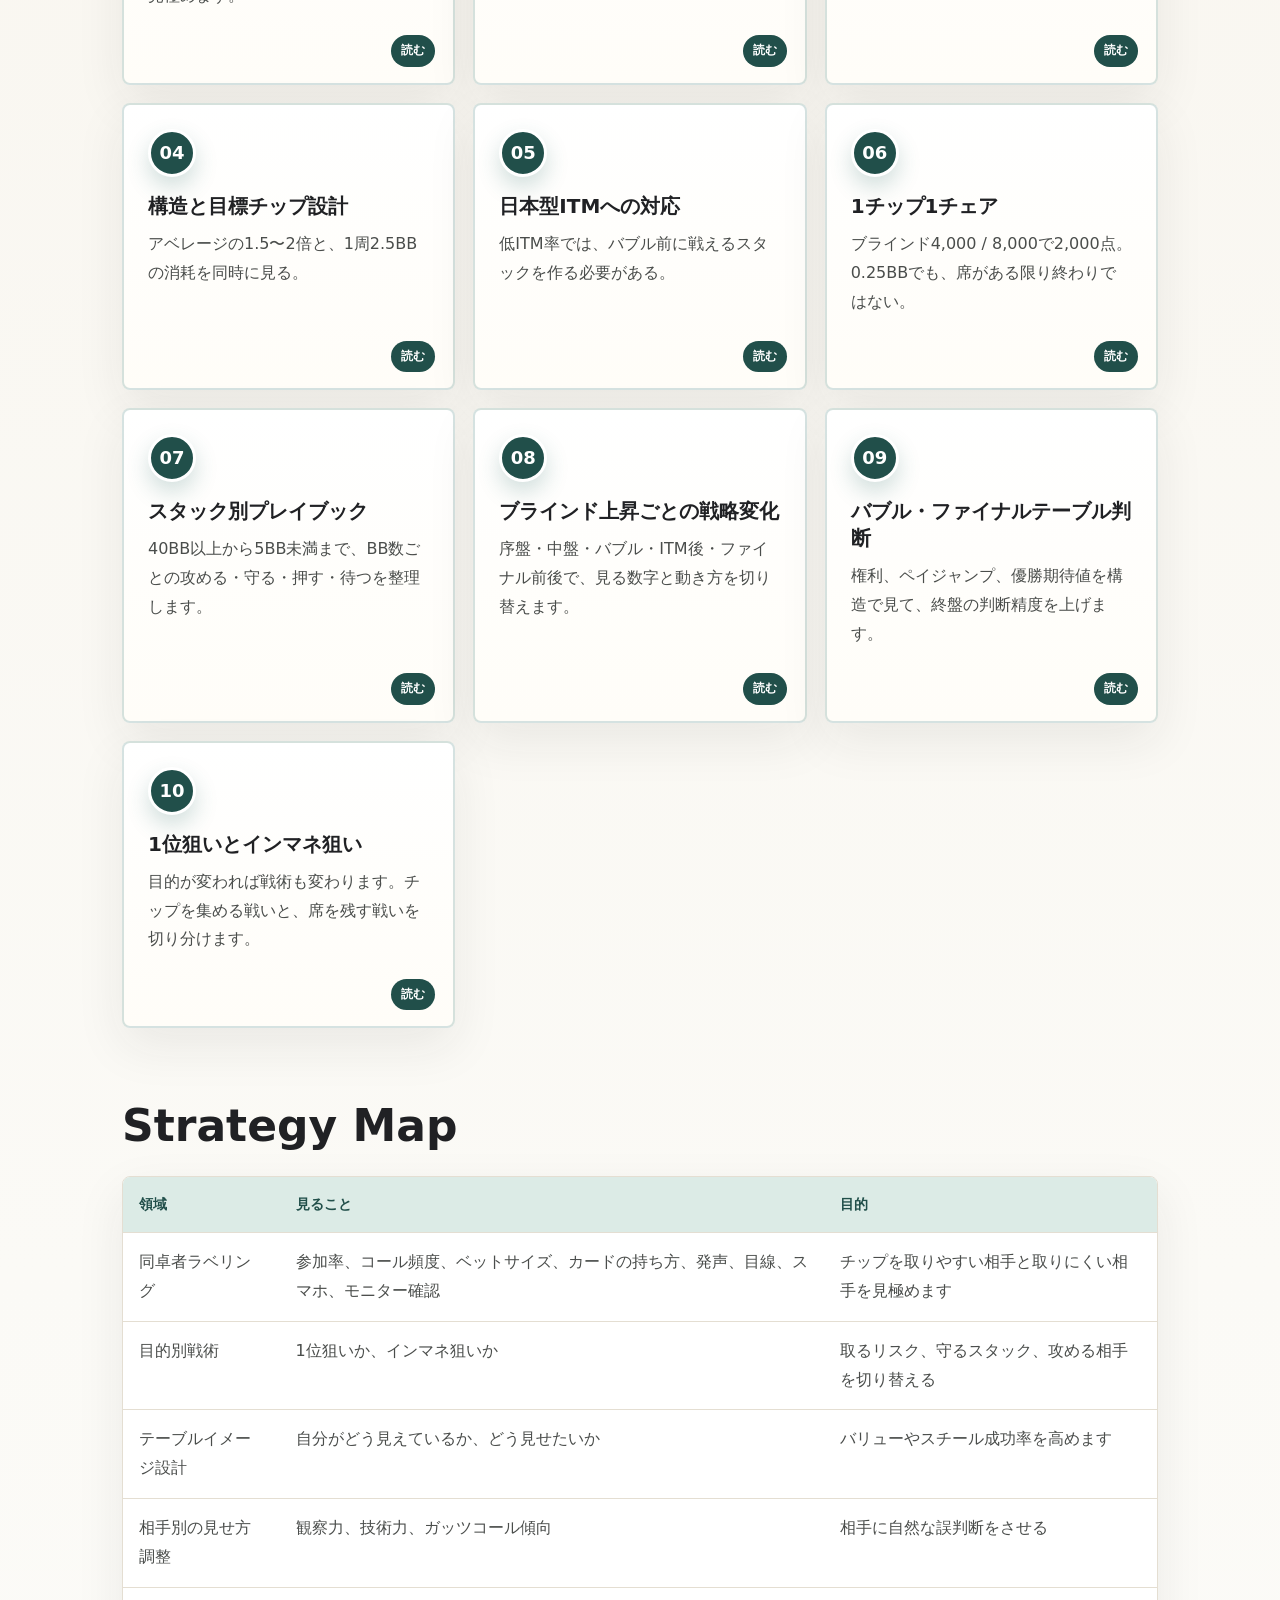
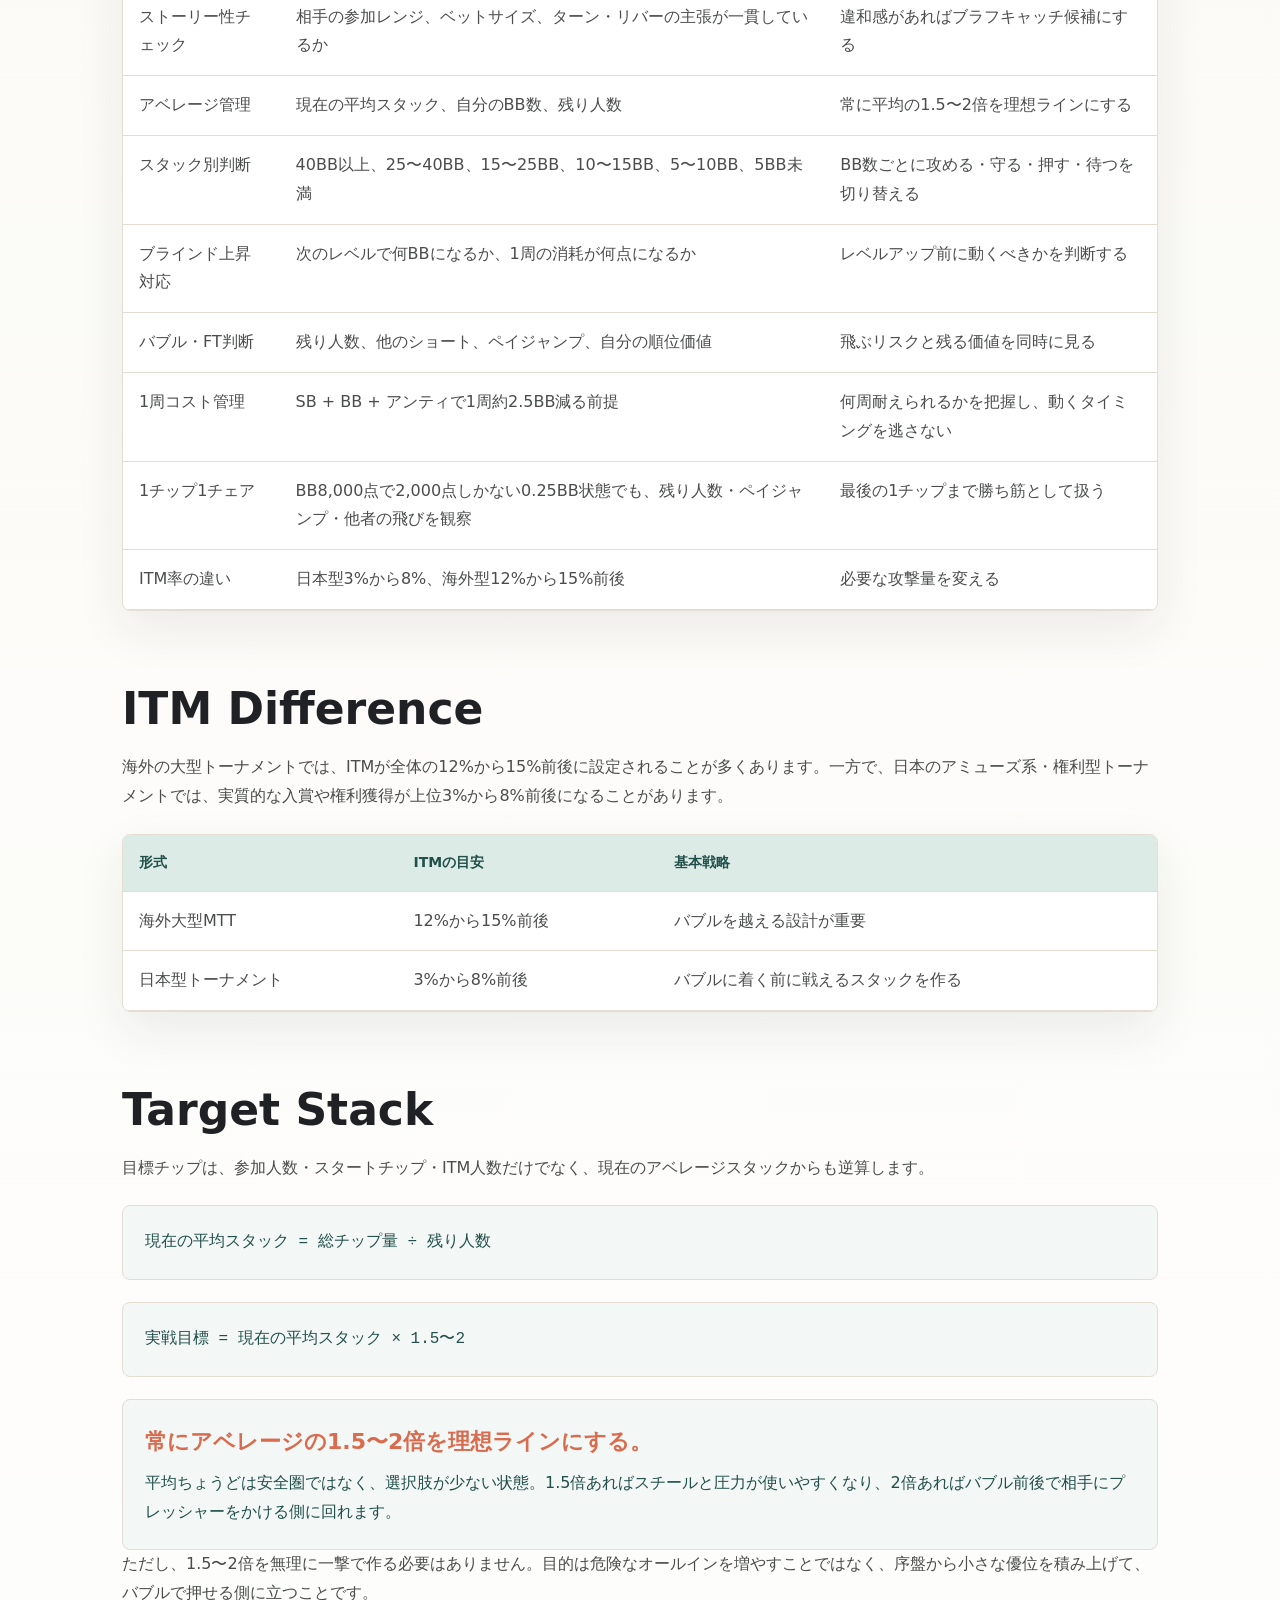
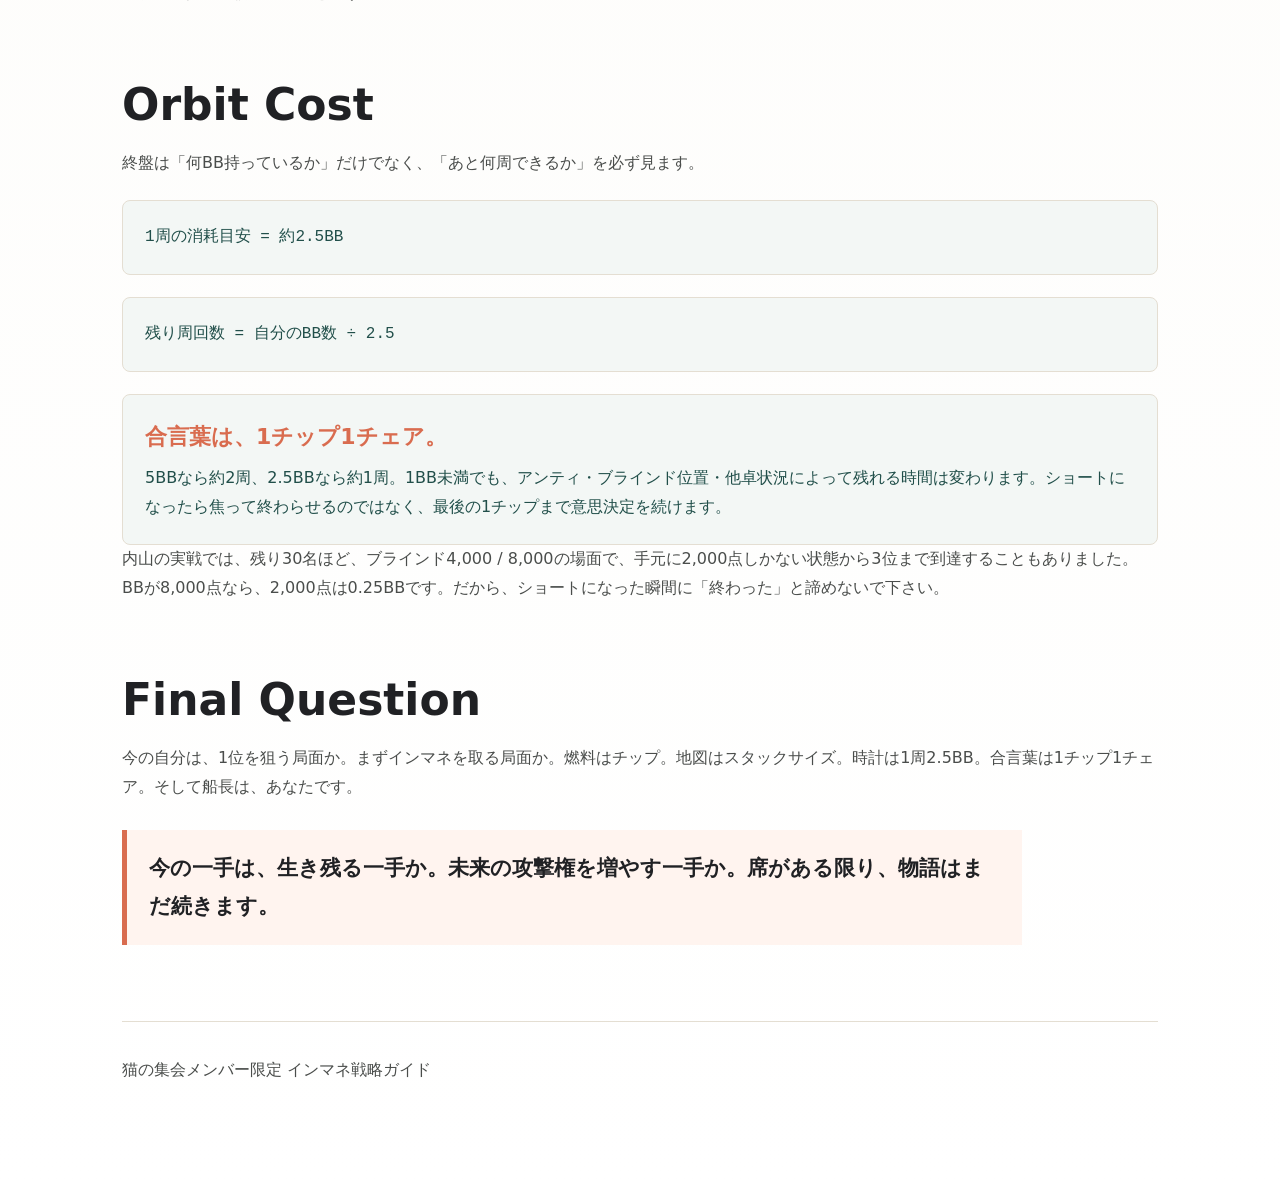
==== commit 13f6b08f: "Add goal based strategy to index" ====
--- a/index.html
+++ b/index.html
@@ -90,8 +90,8 @@
   <main>
     <section id="concept">
       <h2>Concept</h2>
-      <p class="lead">猫の集会では、ただハンドを待つのではなく、テーブル全体を観察し、相手の性質に合わせて戦略を変えます。このガイドは、メンバー同士で共通言語を持ち、インマネ率を上げるための実戦メモです。</p>
-      <div class="quote">インマネは偶然の到達点ではなく、序盤から作る作戦の結果です。</div>
+      <p class="lead">猫の集会では、ただハンドを待つのではなく、テーブル全体を観察し、相手の性質に合わせて戦略を変えます。このガイドは、メンバー同士で共通言語を持ち、目的に応じて戦い方を切り替えるための実戦メモです。</p>
+      <div class="quote">1位を狙う戦術と、インマネを狙う戦術は違います。今の目的を決めることで、取るリスクも守るチップも変わります。</div>
     </section>
 
     <section id="read">
@@ -107,6 +107,7 @@
         <a class="card" href="stack-size-playbook.html"><span class="number">07</span><h3>スタック別プレイブック</h3><p>40BB以上から5BB未満まで、BB数ごとの攻める・守る・押す・待つを整理します。</p></a>
         <a class="card" href="blind-level-shift.html"><span class="number">08</span><h3>ブラインド上昇ごとの戦略変化</h3><p>序盤・中盤・バブル・ITM後・ファイナル前後で、見る数字と動き方を切り替えます。</p></a>
         <a class="card" href="bubble-final-table.html"><span class="number">09</span><h3>バブル・ファイナルテーブル判断</h3><p>権利、ペイジャンプ、優勝期待値を構造で見て、終盤の判断精度を上げます。</p></a>
+        <a class="card" href="goal-based-strategy.html"><span class="number">10</span><h3>1位狙いとインマネ狙い</h3><p>目的が変われば戦術も変わります。チップを集める戦いと、席を残す戦いを切り分けます。</p></a>
       </div>
     </section>
 
@@ -114,6 +115,7 @@
       <h2>Strategy Map</h2>
       <div class="table-wrap"><table><thead><tr><th>領域</th><th>見ること</th><th>目的</th></tr></thead><tbody>
         <tr><td data-label="領域">同卓者ラベリング</td><td data-label="見ること">参加率、コール頻度、ベットサイズ、カードの持ち方、発声、目線、スマホ、モニター確認</td><td data-label="目的">チップを取りやすい相手と取りにくい相手を見極めます</td></tr>
+        <tr><td data-label="領域">目的別戦術</td><td data-label="見ること">1位狙いか、インマネ狙いか</td><td data-label="目的">取るリスク、守るスタック、攻める相手を切り替える</td></tr>
         <tr><td data-label="領域">テーブルイメージ設計</td><td data-label="見ること">自分がどう見えているか、どう見せたいか</td><td data-label="目的">バリューやスチール成功率を高めます</td></tr>
         <tr><td data-label="領域">相手別の見せ方調整</td><td data-label="見ること">観察力、技術力、ガッツコール傾向</td><td data-label="目的">相手に自然な誤判断をさせる</td></tr>
         <tr><td data-label="領域">ストーリー性チェック</td><td data-label="見ること">相手の参加レンジ、ベットサイズ、ターン・リバーの主張が一貫しているか</td><td data-label="目的">違和感があればブラフキャッチ候補にする</td></tr>
@@ -148,12 +150,12 @@
       <div class="formula">1周の消耗目安 = 約2.5BB</div>
       <div class="formula">残り周回数 = 自分のBB数 ÷ 2.5</div>
       <div class="target-note"><strong>合言葉は、1チップ1チェア。</strong>5BBなら約2周、2.5BBなら約1周。1BB未満でも、アンティ・ブラインド位置・他卓状況によって残れる時間は変わります。ショートになったら焦って終わらせるのではなく、最後の1チップまで意思決定を続けます。</div>
-      <p>実戦では、残り30名ほど、ブラインド4,000 / 8,000の場面で、手元に2,000点しかない状態から3位まで到達することもあります。BBが8,000点なら、2,000点は0.25BBです。だから、ショートになった瞬間に「終わった」と決めないこと。残り人数、他のショート、ペイジャンプ、次のブラインド位置を見て、最後のチップまで勝ち筋として扱います。</p>
+      <p>内山の実戦では、残り30名ほど、ブラインド4,000 / 8,000の場面で、手元に2,000点しかない状態から3位まで到達することもありました。BBが8,000点なら、2,000点は0.25BBです。だから、ショートになった瞬間に「終わった」と諦めないで下さい。</p>
     </section>
 
     <section id="final">
       <h2>Final Question</h2>
-      <p>燃料はチップ。地図はスタックサイズ。時計は1周2.5BB。合言葉は1チップ1チェア。そして船長は、あなたです。</p>
+      <p>今の自分は、1位を狙う局面か。まずインマネを取る局面か。燃料はチップ。地図はスタックサイズ。時計は1周2.5BB。合言葉は1チップ1チェア。そして船長は、あなたです。</p>
       <div class="quote">今の一手は、生き残る一手か。未来の攻撃権を増やす一手か。席がある限り、物語はまだ続きます。</div>
     </section>
 
